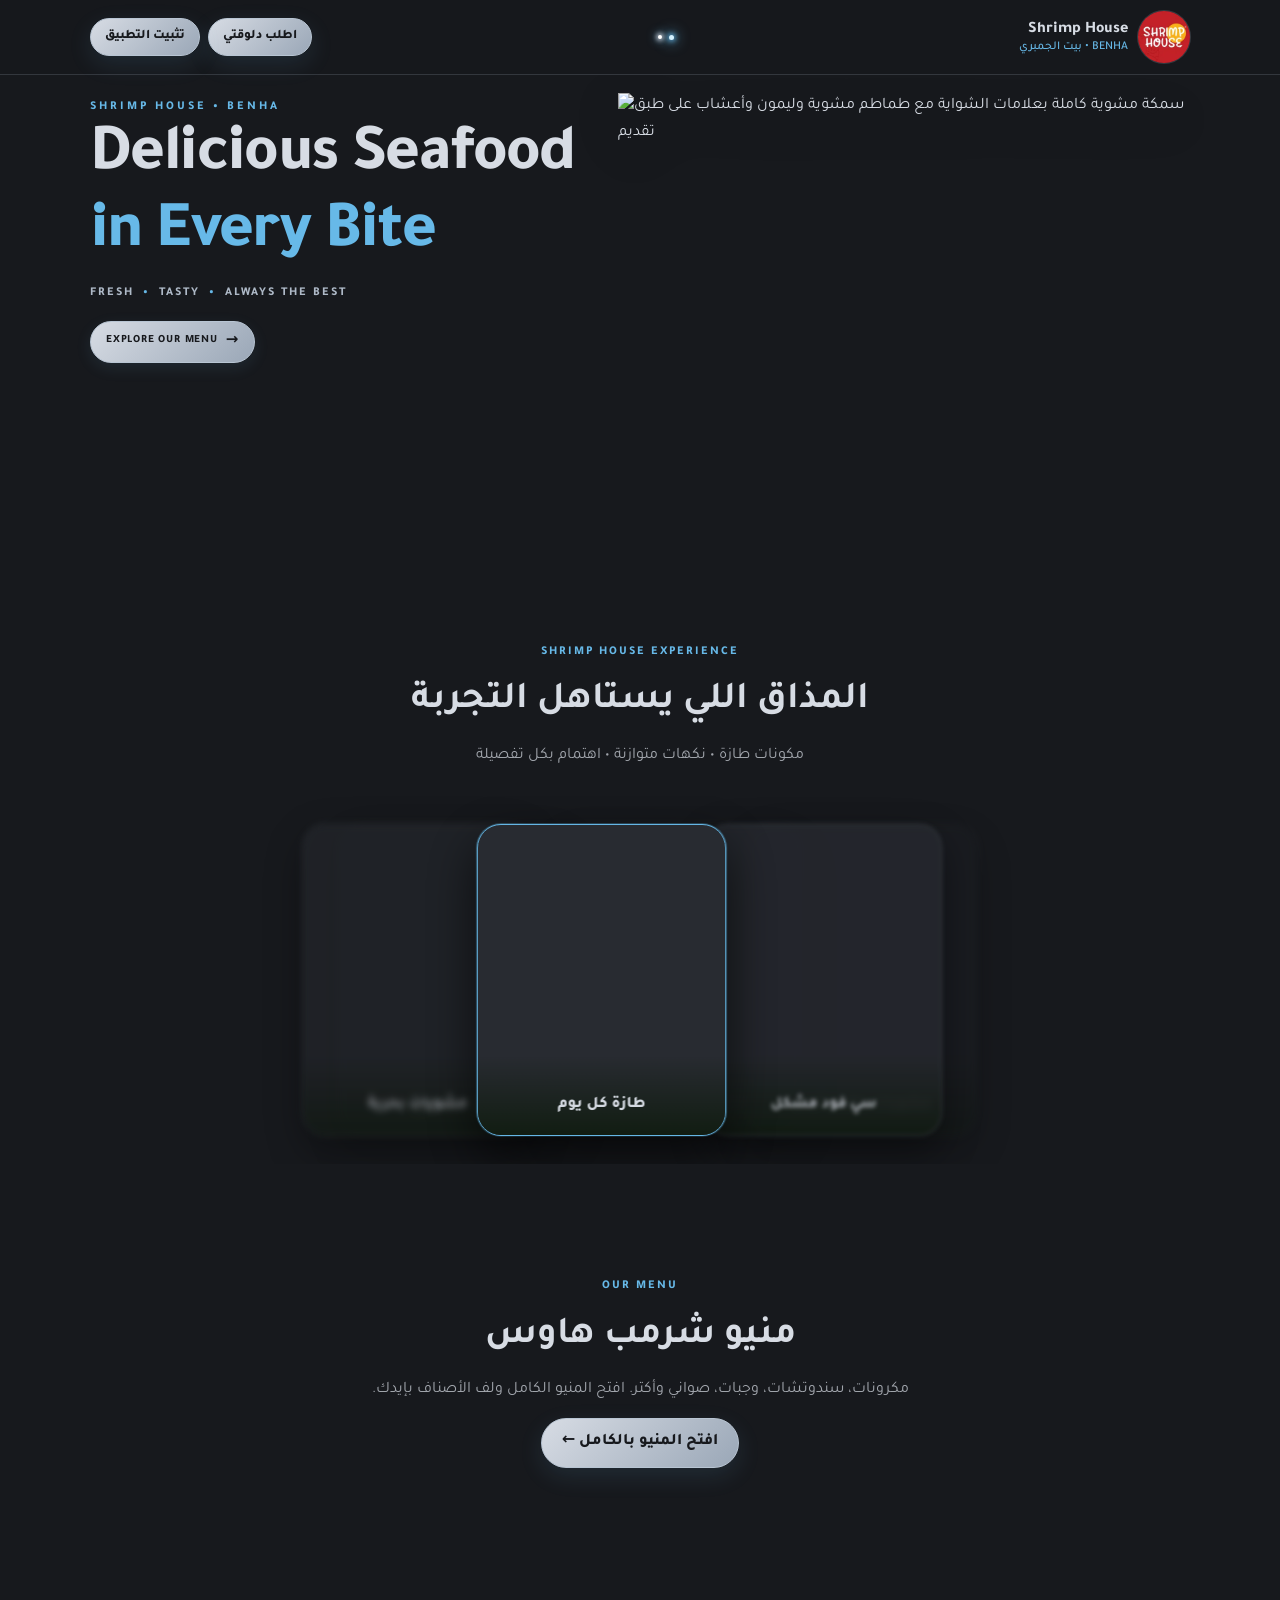
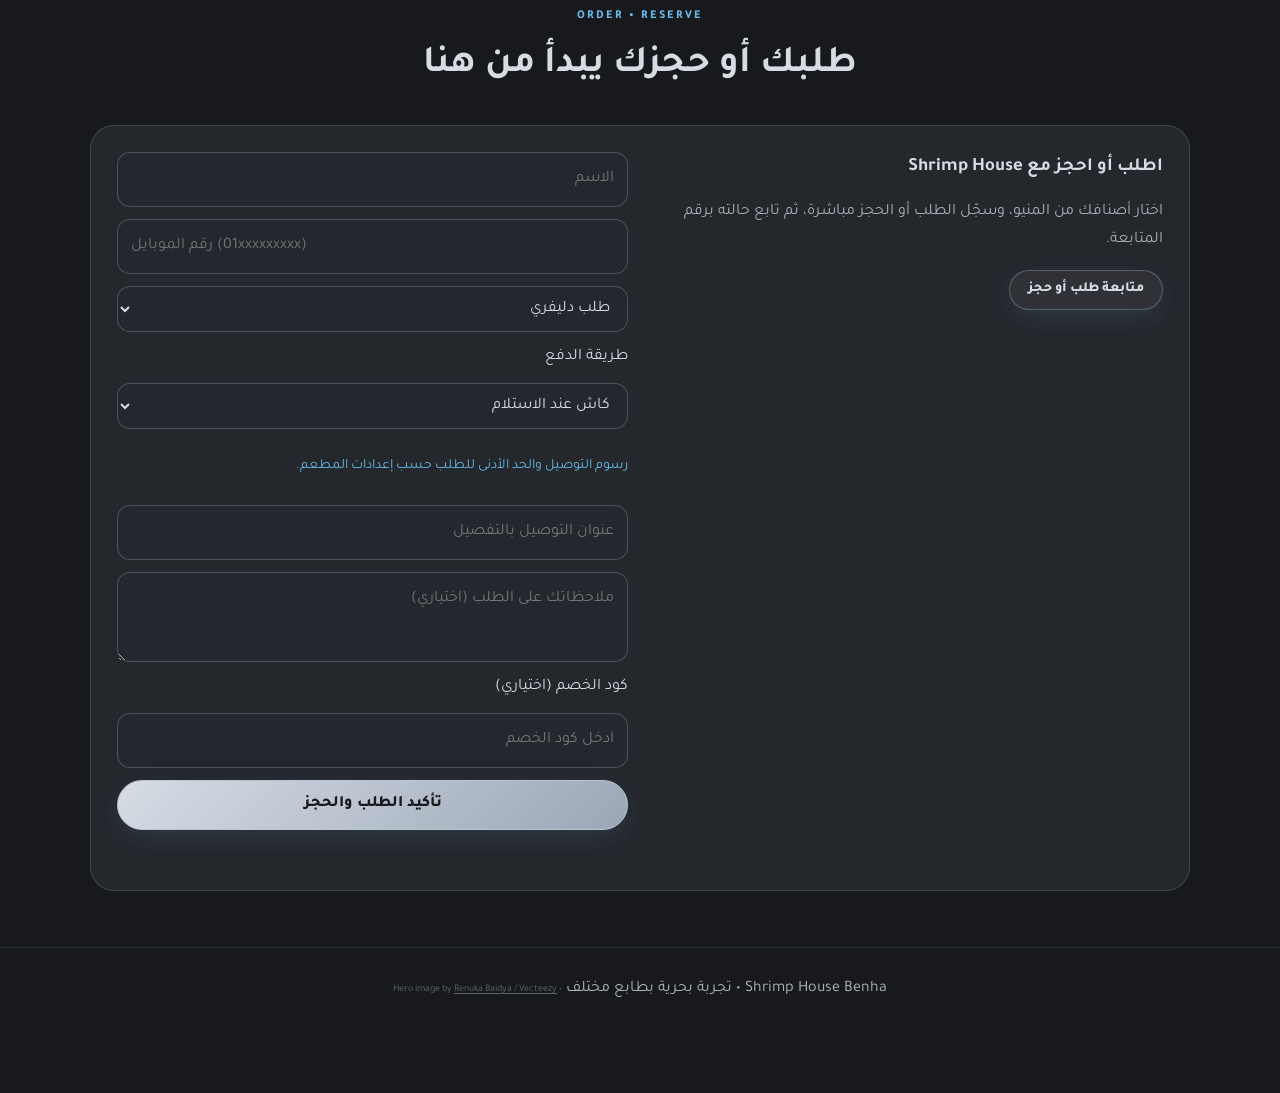
==== index.html @ 98e56b8f "Restore brand logo/text layout and move glow dots between brand and order button" ====
<!doctype html>
<html lang="ar" dir="rtl">
<head>
<meta charset="utf-8"><meta name="viewport" content="width=device-width,initial-scale=1">
<title>Shrimp House Benha | بيت الجمبري في بنها</title>
<meta name="description" content="Shrimp House بنها: جمبري ومأكولات بحرية طازة، مكرونات ووجبات وصواني. شوف المنيو واطلب أو احجز عبر واتساب.">
<meta name="theme-color" content="#17191D">
<meta property="og:title" content="Shrimp House Benha | بيت الجمبري"><meta property="og:description" content="مأكولات بحرية طازة في قلب بنها. شوف المنيو واطلب دلوقتي.">
<meta property="og:image" content="https://images.unsplash.com/photo-1565680018434-b513d5e5fd47?auto=format&fit=crop&w=1000&q=80">
<link rel="icon" type="image/svg+xml" href="/app-icon.svg"><link rel="apple-touch-icon" href="/app-icon-180.png"><link rel="manifest" href="/app.webmanifest">
<link rel="preconnect" href="https://fonts.googleapis.com"><link rel="preconnect" href="https://fonts.gstatic.com" crossorigin>
<link href="https://fonts.googleapis.com/css2?family=Tajawal:wght@400;500;700;800&display=swap" rel="stylesheet">
<style>
:root{--bg:#172012;--cream:#f5eedf;--gold:#d7b56c;--gold2:#a68742;--line:#d7b56c40}
*{box-sizing:border-box}html{scroll-behavior:smooth;scroll-padding-top:90px}
body{margin:0;background:radial-gradient(ellipse at top,#354425,var(--bg) 65%) fixed;color:var(--cream);font-family:Tajawal,"Segoe UI",system-ui,sans-serif;line-height:1.7}
a{color:inherit;text-decoration:none}button{font:inherit;cursor:pointer}[hidden]{display:none!important}
:focus-visible{outline:2px solid var(--gold);outline-offset:3px}
.wrap{max-width:1140px;margin:auto;padding:0 20px}.sr{position:absolute;width:1px;height:1px;overflow:hidden;clip:rect(0 0 0 0)}
.skip{position:absolute;top:-60px;inset-inline-start:10px;background:var(--gold);color:#172012;padding:8px 14px;border-radius:10px;z-index:20}.skip:focus{top:10px}
header{position:sticky;top:0;z-index:10;background:rgba(20,29,15,.86);backdrop-filter:blur(16px);border-bottom:1px solid var(--line)}
nav{display:flex;align-items:center;justify-content:space-between;gap:14px;padding:11px 0}
.brand{display:flex;align-items:center;gap:11px;font-weight:800;line-height:1.3}.brand small{display:block;color:var(--gold);font-weight:500;font-size:12px}
.logo{width:52px;height:52px;border-radius:50%;overflow:hidden;display:block;flex:0 0 52px;background:#c5222c;box-shadow:0 0 0 1px #a91c24}
.links{display:flex;gap:20px;align-items:center}.links a{opacity:.85}.links a:hover{opacity:1;color:var(--gold)}
.btn{display:inline-block;border:1px solid var(--gold);background:linear-gradient(135deg,#d7b56c,var(--gold2));color:#172012;padding:10px 20px;border-radius:30px;font-weight:800;box-shadow:0 8px 24px #d0a95324;transition:transform .2s}.btn:hover{transform:translateY(-2px)}
.btn.ghost{background:transparent;color:var(--cream);box-shadow:none}.btn.sm{padding:7px 18px;font-size:14px}
.hero{display:grid;grid-template-columns:1.1fr .9fr;align-items:center;gap:40px;padding:64px 0}
.eyebrow{color:var(--gold);letter-spacing:2px;font-size:12px;font-weight:800}
.hero h1{font-size:clamp(38px,6vw,68px);line-height:1.15;margin:12px 0}.hero h1 span{color:var(--gold)}.hero p{font-size:18px;opacity:.82;max-width:520px}
.heroimg{height:430px;border-radius:32px;overflow:hidden;border:1px solid var(--line);box-shadow:0 30px 70px #0007;background:linear-gradient(145deg,#475633,var(--bg));position:relative}
.heroimg img{width:100%;height:100%;object-fit:cover}.heroimg:after{content:"";position:absolute;inset:0;background:linear-gradient(0deg,#172012aa,transparent 50%)}
section{padding:56px 0}.sectionhead{text-align:center;margin-bottom:26px}.sectionhead h2{font-size:clamp(28px,4vw,38px);margin:8px 0}.sectionhead p{opacity:.72;margin:0 0 14px}
.glass{background:rgba(255,255,255,.07);border:1px solid var(--line);backdrop-filter:blur(14px);border-radius:24px}
/* ring */
.ring{position:relative;overflow:hidden;touch-action:pan-y;user-select:none;-webkit-user-select:none;cursor:grab}.ring.drag{cursor:grabbing}
.ring-track{position:absolute;inset:0}.ring-track>*{position:absolute;left:50%;top:50%;width:var(--rw,230px);will-change:transform,opacity}
.ring-ui{display:flex;align-items:center;justify-content:center;gap:14px;margin-top:8px}
.rbtn{width:42px;height:42px;border-radius:50%;border:1px solid var(--line);background:rgba(255,255,255,.07);color:var(--cream);display:grid;place-items:center;padding:0}.rbtn:hover{background:rgba(255,255,255,.15)}
.dots{display:flex;gap:8px;align-items:center}.dot{position:relative;width:8px;height:8px;border-radius:9px;border:0;padding:0;background:#ffffff4d;transition:width .25s,background .25s}.dot:after{content:"";position:absolute;inset:-9px -4px}.dot[aria-current=true]{width:22px;background:var(--gold)}
.rcard{border:1px solid var(--line);border-radius:24px;background:linear-gradient(160deg,#33432a,#1d2816);box-shadow:0 16px 40px #0008;overflow:hidden;text-align:center;margin:0}
.rcard.front{border-color:var(--gold);box-shadow:0 20px 50px #000a,0 0 0 1px #d7b56c66}
.rcard .ico{font-size:54px;padding:26px 0 6px;line-height:1.2}.rcard h3{margin:0 14px 10px;font-size:19px}
.chips{display:flex;flex-wrap:wrap;justify-content:center;gap:6px;padding:0 12px 14px}.chip{border:1px solid var(--line);border-radius:14px;padding:2px 11px;color:var(--gold)}.chip b{font-size:18px}.chip i{font-style:normal;font-size:12px;color:var(--cream);opacity:.8}
.rcard .btn{margin:0 0 20px}
.photo img{display:block;width:100%;aspect-ratio:4/5;object-fit:cover;pointer-events:none;background:linear-gradient(145deg,#475633,var(--bg))}
.photo figcaption{position:absolute;inset:auto 0 0;padding:36px 16px 16px;background:linear-gradient(0deg,#111d11ee,transparent);font-weight:800}
/* menu page */
.head{text-align:center;padding:30px 0 6px}.head h1{margin:8px 0;font-size:clamp(28px,5vw,42px)}.head p{opacity:.75;margin:0}
.tabs{display:flex;gap:9px;overflow-x:auto;padding:12px 0;scrollbar-width:none;position:sticky;top:67px;z-index:5;background:linear-gradient(var(--bg) 70%,transparent)}.tabs::-webkit-scrollbar{display:none}
.tab{white-space:nowrap;color:var(--cream);background:#ffffff0d;border:1px solid var(--line);border-radius:24px;padding:8px 16px}.tab[aria-pressed=true]{background:linear-gradient(130deg,#d7b56c,var(--gold2));color:#172012;font-weight:800}
.tools{display:flex;justify-content:center;margin:6px 0}.mlist{max-width:720px;margin:10px auto 0;padding:6px 20px}
.row{display:flex;justify-content:space-between;align-items:center;gap:14px;padding:13px 0;border-bottom:1px dashed var(--line)}.row:last-child{border:0}.row .chips{padding:0;justify-content:flex-end}.row b.n{font-weight:700}
/* booking / contact */
.booking{display:grid;grid-template-columns:1fr 1fr;gap:24px;padding:26px}.booking h3{margin:0 0 8px}.booking form{display:grid;gap:12px}
.booking input,.booking select,.booking textarea{width:100%;padding:13px;border-radius:13px;background:#182312;border:1px solid #bda45b55;color:var(--cream);font:inherit}.booking textarea{min-height:90px}
.msg{min-height:22px;font-size:14px;color:var(--gold)}
.cgrid{display:grid;grid-template-columns:repeat(auto-fit,minmax(200px,1fr));gap:14px}.cgrid a,.cgrid div{padding:18px;text-align:center}.cgrid b{display:block;color:var(--gold)}
footer{border-top:1px solid #d5b36a22;padding:28px 0 90px;opacity:.8;text-align:center}
.float{position:fixed;bottom:18px;inset-inline-start:18px;z-index:9;border-radius:50px;padding:12px 20px;background:var(--gold);color:#172012;font-weight:800;box-shadow:0 10px 30px #0008}
@media(max-width:800px){.hero{grid-template-columns:1fr;padding:34px 0}.heroimg{height:290px;order:-1}.booking{grid-template-columns:1fr}.links{gap:14px;font-size:14px}.tabs{top:63px}}
@media(max-width:520px){.nav-cta,.brand small{display:none}}
@media(prefers-reduced-motion:reduce){html{scroll-behavior:auto}.btn{transition:none}}

/* Graphite / Silver / Ice Blue palette — clean solid background */
:root{--bg:#17191D;--cream:#D7DCE4;--gold:#67B9E8;--gold2:#9AA7B7;--line:rgba(180,195,210,.23)}
html,body{background:#17191D!important;background-image:none!important;color:#D7DCE4!important}
body{background:#17191D!important;background-image:none!important}
header{background:rgba(23,25,29,.94)!important;border-bottom-color:rgba(180,195,210,.18)!important}
.brand small,.eyebrow,.sectionhead .eyebrow,.cgrid b,.msg,.cart-head{color:#67B9E8!important}
.links a:hover{color:#67B9E8!important}
.btn{background:linear-gradient(135deg,#D7DCE4,#9AA7B7)!important;border-color:#B8C5D3!important;color:#17191D!important;box-shadow:0 8px 24px rgba(103,185,232,.12)!important}
.btn.ghost{background:rgba(215,220,228,.06)!important;color:#D7DCE4!important;border-color:rgba(215,220,228,.28)!important}
.glass{background:rgba(42,45,51,.72)!important;border-color:rgba(180,195,210,.2)!important}
.rbtn,.tab,.cart-controls button{background:rgba(215,220,228,.07)!important;border-color:rgba(180,195,210,.25)!important;color:#D7DCE4!important}
.tab[aria-pressed=true]{background:linear-gradient(135deg,#D7DCE4,#9AA7B7)!important;color:#17191D!important}
.dot[aria-current=true]{background:#67B9E8!important}
.rcard,.menu-card,.menu-card.glass{background:#292C32!important;border-color:rgba(180,195,210,.22)!important}
.rcard.front{border-color:#67B9E8!important;box-shadow:0 20px 50px #000a,0 0 0 1px #67B9E855!important}
.chip{color:#67B9E8!important;border-color:rgba(103,185,232,.35)!important}
.multi-cart{background:rgba(29,31,35,.96)!important;border-color:rgba(103,185,232,.35)!important}
.booking input,.booking select,.booking textarea{background:#24272D!important;border-color:rgba(180,195,210,.28)!important;color:#D7DCE4!important}
.skip{background:#D7DCE4!important;color:#17191D!important}
.logo{background:#292C32!important;box-shadow:0 0 0 1px rgba(180,195,210,.2)!important}
footer{border-top-color:rgba(180,195,210,.16)!important}
.heroimg,.menu-card{border-color:rgba(180,195,210,.2)!important}


/* Graphite hero showcase: unboxed food image on the solid page background */
.hero-showcase{direction:ltr;grid-template-columns:minmax(0,.9fr) minmax(0,1.1fr);align-items:center;gap:24px;min-height:540px;padding:44px 0 54px;overflow:visible}
.hero-copy{direction:ltr;text-align:left;position:relative;z-index:2;padding:12px 0}
.hero-showcase .eyebrow{font-size:12px;letter-spacing:3px;color:#67B9E8}
.hero-showcase h1{margin:16px 0 18px;color:#D7DCE4;font-size:clamp(42px,6.1vw,76px);line-height:1.06;letter-spacing:-1.6px;font-weight:800}
.hero-showcase h1 span{color:#67B9E8;display:inline-block;margin-top:8px}
.hero-tagline{display:flex;align-items:center;gap:12px;flex-wrap:wrap;margin:0 0 28px!important;color:#AEB9C7!important;font-size:13px!important;letter-spacing:2px;font-weight:800;opacity:1!important}
.hero-tagline i{font-style:normal;color:#67B9E8}
.hero-menu-link{display:inline-flex;align-items:center;gap:12px;padding:12px 22px!important;letter-spacing:1px;font-size:13px}
.hero-menu-link span{font-size:18px}
.hero-plate{position:relative;display:flex;align-items:center;justify-content:center;width:100%;height:clamp(340px,42vw,520px);margin:0;padding:0;border:0!important;border-radius:0!important;background:transparent!important;box-shadow:none!important;overflow:visible}
.hero-plate img{display:block;width:112%;max-width:720px;height:100%;object-fit:contain;object-position:center;border:0!important;border-radius:0!important;background:transparent!important;box-shadow:none!important;mix-blend-mode:lighten;filter:drop-shadow(0 24px 34px rgba(0,0,0,.42));-webkit-mask-image:radial-gradient(ellipse 78% 76% at 50% 52%,#000 56%,rgba(0,0,0,.84) 74%,transparent 100%);mask-image:radial-gradient(ellipse 78% 76% at 50% 52%,#000 56%,rgba(0,0,0,.84) 74%,transparent 100%)}
.hero-showcase .btn:hover{transform:translateY(-3px)}
@media(max-width:800px){
 .hero-showcase{grid-template-columns:1fr;gap:0;min-height:0;padding:28px 0 36px}
 .hero-copy{text-align:center;display:flex;flex-direction:column;align-items:center;padding:4px 0 0}
 .hero-showcase h1{font-size:clamp(38px,10vw,58px);line-height:1.08;margin:10px 0 14px}
 .hero-tagline{justify-content:center;gap:9px;margin-bottom:18px!important;font-size:11px!important}
 .hero-plate{height:clamp(260px,74vw,390px);order:2;margin-top:6px}
 .hero-plate img{width:112%;max-width:580px}
}
@media(max-width:420px){.hero-tagline{letter-spacing:1.2px;gap:7px}.hero-plate{height:255px}}
/* Ensure menu destinations open in the current browser tab */



/* Hero layout refinement: upper-left copy, compact CTA, half-width plate blended into Graphite */
.hero-showcase{
  grid-template-columns:minmax(0,1fr) minmax(0,1fr)!important;
  align-items:start!important;
  gap:18px!important;
  min-height:485px!important;
  padding:18px 0 38px!important;
}
.hero-copy{
  align-self:start!important;
  justify-self:start!important;
  text-align:left!important;
  padding:4px 0 0!important;
  margin:0!important;
  max-width:560px;
}
.hero-showcase .eyebrow{margin:0 0 8px!important}
.hero-showcase h1{
  margin:4px 0 12px!important;
  font-size:clamp(40px,5.2vw,66px)!important;
  line-height:1.04!important;
}
.hero-tagline{margin:0 0 18px!important;gap:9px!important;font-size:12px!important}
.hero-menu-link{
  padding:7px 15px!important;
  min-height:36px;
  gap:8px!important;
  border-radius:24px!important;
  font-size:11px!important;
  letter-spacing:.8px!important;
  box-shadow:0 5px 16px rgba(103,185,232,.1)!important;
}
.hero-menu-link span{font-size:15px!important}
.hero-plate{
  align-self:center!important;
  justify-self:center!important;
  width:100%!important;
  max-width:620px!important;
  height:clamp(320px,38vw,440px)!important;
  margin:0!important;
  overflow:visible!important;
  background:transparent!important;
  border:0!important;
  border-radius:0!important;
  box-shadow:none!important;
}
.hero-plate{
  position:relative!important;
  background:transparent!important;
  border:0!important;
  outline:0!important;
  border-radius:0!important;
  box-shadow:none!important;
}
/* True transparent PNG cutout: let the site's graphite background show through */
.hero-plate{
  background:transparent!important;
  border:0!important;
  outline:0!important;
  border-radius:0!important;
  box-shadow:none!important;
}
.hero-plate img{
  display:block!important;
  width:100%!important;
  max-width:620px!important;
  height:100%!important;
  object-fit:contain!important;
  object-position:center!important;
  background:transparent!important;
  border:0!important;
  outline:0!important;
  border-radius:0!important;
  box-shadow:none!important;
  mix-blend-mode:normal!important;
  -webkit-mask-image:none!important;
  mask-image:none!important;
  filter:none!important;
}
@media(max-width:800px){
  .hero-showcase{
    grid-template-columns:1fr!important;
    gap:0!important;
    min-height:0!important;
    padding:12px 0 30px!important;
  }
  .hero-copy{
    align-items:flex-start!important;
    text-align:left!important;
    justify-self:start!important;
    padding:0!important;
    width:100%;
  }
  .hero-showcase h1{font-size:clamp(38px,9vw,54px)!important;margin:4px 0 10px!important}
  .hero-tagline{justify-content:flex-start!important;margin-bottom:14px!important;font-size:10px!important}
  .hero-plate{
    height:clamp(245px,68vw,340px)!important;
    width:100%!important;
    max-width:520px!important;
    margin:4px auto 0!important;
  }
  .hero-plate img{width:100%!important;max-width:520px!important}
}
@media(max-width:420px){
  .hero-tagline{gap:7px!important;letter-spacing:1px!important}
  .hero-menu-link{padding:6px 13px!important;font-size:10px!important;min-height:33px}
  .hero-plate{height:245px!important}
}


/* Menu navigation controls always stay in the current tab */
.links .nav-menu-link{appearance:none;-webkit-appearance:none;background:transparent;border:0;color:inherit;font:inherit;padding:0;opacity:.85;cursor:pointer}
.links .nav-menu-link:hover{opacity:1;color:#67B9E8}
.hero-menu-link,.menu-entry-link{font-family:inherit;cursor:pointer}
.hero-menu-link{border:1px solid #B8C5D3}

/* Hero plate refinement: keep the original Graphite page background untouched */
.hero-plate{
  justify-self:end!important;
  width:112%!important;
  max-width:680px!important;
  height:clamp(350px,39vw,455px)!important;
  transform:translateX(34px)!important;
}
.hero-plate img{
  display:block!important;
  width:100%!important;
  max-width:680px!important;
  height:100%!important;
  object-fit:contain!important;
  object-position:center!important;
  background:transparent!important;
  border:0!important;
  outline:0!important;
  border-radius:0!important;
  box-shadow:none!important;
  mix-blend-mode:normal!important;
  -webkit-mask-image:none!important;
  mask-image:none!important;
  filter:drop-shadow(0 14px 20px rgba(0,0,0,.28))!important;
}
.hero-image-credit{font-size:10px;opacity:.48;white-space:nowrap}
.hero-image-credit a{text-decoration:underline;text-underline-offset:2px}
@media(max-width:800px){
  .hero-plate{
    justify-self:center!important;
    width:100%!important;
    max-width:520px!important;
    height:clamp(245px,68vw,340px)!important;
    transform:none!important;
  }
  .hero-plate img{max-width:520px!important}
}
@media(max-width:520px){
  .hero-image-credit{display:block;font-size:9px;margin-top:4px}
}

</style>
<script type="application/ld+json">{"@context":"https://schema.org","@type":"Restaurant","name":"Shrimp House Benha","servesCuisine":"Seafood","address":{"@type":"PostalAddress","addressLocality":"بنها","addressCountry":"EG"}}</script>
<script src="https://cdn.jsdelivr.net/npm/@supabase/supabase-js@2"></script><script src="./supabase/config.js"></script><style>
/* Shared compact header: horizontal brand and matching customer actions */
header nav{display:flex;align-items:center;justify-content:space-between;gap:12px;min-width:0}
header nav .brand{display:flex;align-items:center;gap:10px;flex:0 0 auto;white-space:nowrap;min-width:max-content}
header nav .brand>span:last-child{display:block;white-space:nowrap;line-height:1.25}
header nav .logo{flex:0 0 52px}
header nav .links{flex:0 1 auto;min-width:0}
header nav .nav-actions{display:flex;align-items:center;justify-content:flex-end;gap:8px;flex:0 0 auto;white-space:nowrap}
header nav .nav-actions .nav-cta,
header nav .nav-actions .sh-pwa-install{
 display:inline-flex!important;align-items:center;justify-content:center;flex:0 0 auto;
 min-height:38px;height:38px;padding:8px 14px!important;margin:0!important;
 border-radius:30px!important;font-family:inherit!important;font-size:13px!important;
 font-weight:800!important;line-height:1.2!important;letter-spacing:0!important;
 white-space:nowrap;box-sizing:border-box;cursor:pointer
}
header nav .nav-actions .sh-pwa-install{
 background:linear-gradient(135deg,#D7DCE4,#9AA7B7)!important;
 border:1px solid #B8C5D3!important;color:#17191D!important;
 box-shadow:0 8px 24px rgba(103,185,232,.12)!important;
}
header nav .nav-actions .nav-cta{
 background:linear-gradient(135deg,#D7DCE4,#9AA7B7)!important;
 border:1px solid #B8C5D3!important;color:#17191D!important;
 box-shadow:0 8px 24px rgba(103,185,232,.12)!important;
}
header nav .nav-actions .sh-pwa-install:focus-visible,
header nav .nav-actions .nav-cta:focus-visible{outline:2px solid #67B9E8;outline-offset:3px}
@media(max-width:800px){
 header nav{flex-wrap:wrap;row-gap:8px}
 header nav .brand{order:1}
 header nav .nav-actions{order:2;margin-inline-start:auto}
 header nav .links{order:3;flex:1 0 100%;justify-content:center}
}
@media(max-width:520px){
 header nav .brand{max-width:100%;min-width:0}
 header nav .brand>span:last-child{white-space:nowrap}
 header nav .brand small{display:block!important}
 header nav .nav-actions{gap:6px;margin-inline-start:auto}
 header nav .nav-actions .nav-cta,
 header nav .nav-actions .sh-pwa-install{min-height:35px;height:35px;padding:7px 10px!important;font-size:12px!important}
 header nav .links{display:flex!important;width:100%;flex:1 0 100%;justify-content:center;gap:16px}
}
@media(max-width:360px){
 header nav .brand{gap:7px;font-size:14px}
 header nav .logo{width:44px!important;height:44px!important;flex-basis:44px!important}
 header nav .nav-actions .nav-cta,
 header nav .nav-actions .sh-pwa-install{padding-inline:8px!important;font-size:11px!important}
 header nav .links{gap:12px;font-size:12px}
}
</style>
<style id="hide-viewport-scrollbar">
/* Hide only the browser/window scrollbar; keep normal touch, wheel and keyboard scrolling. */
html{
  scrollbar-width:none!important;
  -ms-overflow-style:none!important;
}
html::-webkit-scrollbar,
body::-webkit-scrollbar{
  width:0!important;
  height:0!important;
  display:none!important;
}
</style>
<style id="brand-glow-dots">
/* two subtle dots in the gap between the brand and order button */
header nav .brand-glow-dots{display:flex;align-items:center;gap:7px;flex:0 0 auto;margin-inline:12px}
header nav .brand-glow-dots i{display:block;width:5px;height:5px;border-radius:50%;background:#D7F2FF;box-shadow:0 0 5px 2px rgba(103,185,232,.72),0 0 13px 4px rgba(103,185,232,.4)}
header nav .brand-glow-dots i:nth-child(2){width:4px;height:4px;background:#fff;box-shadow:0 0 4px 2px rgba(215,220,228,.68),0 0 10px 3px rgba(103,185,232,.38)}
@media(max-width:800px){header nav .brand-glow-dots{margin-inline:6px;gap:5px}}
</style>
</head>
<body>
<a class="skip" href="#main">تخطي إلى المحتوى</a>
<header><div class="wrap"><nav>
  <a class="brand" href="./index.html"><span class="logo" aria-hidden="true"><img alt="" width="52" height="52" style="display:block;width:100%;height:100%;object-fit:cover;transform:scale(1.09)" src="[data-uri]"></span><span>Shrimp House<small>BENHA • بيت الجمبري</small></span></a>
  <span class="brand-glow-dots" aria-hidden="true"><i></i><i></i></span>
  <a class="btn nav-cta" href="#reserve">اطلب دلوقتي</a>
</nav></div></header>
<main id="main" class="wrap">
  <div class="hero hero-showcase">
    <div class="hero-copy">
      <div class="eyebrow">SHRIMP HOUSE • BENHA</div>
      <h1>Delicious Seafood<br><span>in Every Bite</span></h1>
      <p class="hero-tagline"><span>FRESH</span><i>•</i><span>TASTY</span><i>•</i><span>ALWAYS THE BEST</span></p>
      <button class="btn hero-menu-link" type="button" onclick="window.location.href='/menu'">EXPLORE OUR MENU <span aria-hidden="true">→</span></button>
    </div>
    <figure class="hero-plate">
      <img src="https://static.vecteezy.com/system/resources/previews/073/096/515/non_2x/grilled-fish-on-a-plate-isolated-on-transparent-background-free-png.png"
           alt="سمكة مشوية كاملة بعلامات الشواية مع طماطم مشوية وليمون وأعشاب على طبق تقديم"
           fetchpriority="high" width="4950" height="3300">
      
    </figure>
  </div>
 
  <section id="story">
    <div class="sectionhead"><div class="eyebrow">SHRIMP HOUSE EXPERIENCE</div><h2>المذاق اللي يستاهل التجربة</h2><p>مكونات طازة • نكهات متوازنة • اهتمام بكل تفصيلة</p></div>
    <div class="ring" id="storyRing" aria-label="صور من تجربة Shrimp House"><div class="ring-track">
      <figure class="rcard photo"><img src="https://images.pexels.com/photos/4869328/pexels-photo-4869328.jpeg?auto=compress&cs=tinysrgb&w=1000" alt="سي فود مشكل" loading="lazy"><figcaption>سي فود مشكل</figcaption></figure>
      <figure class="rcard photo"><img src="https://images.pexels.com/photos/12173351/pexels-photo-12173351.jpeg?auto=compress&cs=tinysrgb&w=1000" alt="مأكولات بحرية طازة" loading="lazy"><figcaption>طازة كل يوم</figcaption></figure>
      <figure class="rcard photo"><img src="https://images.unsplash.com/photo-1648427137895-cddb46fd3147?auto=format&fit=crop&w=700&q=80" alt="مأكولات بحرية مشوية" loading="lazy"><figcaption>مشويات بحرية</figcaption></figure>
      <figure class="rcard photo"><img src="https://images.unsplash.com/photo-1762631882592-25bc08678af6?auto=format&fit=crop&w=700&q=80" alt="طبق جمبري" loading="lazy"><figcaption>طبق الجمبري</figcaption></figure>
      <figure class="rcard photo"><img src="https://images.unsplash.com/photo-1737141499796-79082c7388b1?auto=format&fit=crop&w=700&q=80" alt="وجبة سي فود مميزة" loading="lazy"><figcaption>خلطة البحر المميزة</figcaption></figure>
      <figure class="rcard photo"><img src="https://images.unsplash.com/photo-1636044989715-2d7409d1dfa9?auto=format&fit=crop&w=700&q=80" alt="طبق جمبري مشوي" loading="lazy"><figcaption>مشويات بطعم البحر</figcaption></figure>
    </div></div>
  </section>
 
  <section id="menu-entry">
    <div class="sectionhead"><div class="eyebrow">OUR MENU</div><h2>منيو شرمب هاوس</h2><p>مكرونات، سندوتشات، وجبات، صواني وأكتر. افتح المنيو الكامل ولف الأصناف بإيدك.</p>
      <button class="btn menu-entry-link" type="button" onclick="window.location.href='/menu'">افتح المنيو بالكامل ←</button></div>
  </section>
 
  <section id="reserve">
    <div class="sectionhead"><div class="eyebrow">ORDER • RESERVE</div><h2>طلبك أو حجزك يبدأ من هنا</h2></div>
    <div class="booking glass">
      <div><h3>اطلب أو احجز مع Shrimp House</h3><p style="opacity:.75">اختار أصنافك من المنيو، وسجّل الطلب أو الحجز مباشرة، ثم تابع حالته برقم المتابعة.</p><a href="./track-order.html" class="btn ghost sm">متابعة طلب أو حجز</a></div>
      <form id="orderForm" novalidate>
        <label class="sr" for="customerName">الاسم</label><input id="customerName" placeholder="الاسم" autocomplete="name" required>
        <label class="sr" for="customerPhone">رقم الموبايل</label><input id="customerPhone" type="tel" inputmode="tel" placeholder="رقم الموبايل (01xxxxxxxxx)" autocomplete="tel" required>
        <label class="sr" for="orderType">نوع الطلب</label><select id="orderType"><option>طلب دليفري</option><option>حجز طاولة</option><option>استلام من المطعم</option></select><label for="paymentMethod">طريقة الدفع</label><select id="paymentMethod"><option value="كاش عند الاستلام">كاش عند الاستلام</option></select><p class="msg" id="checkoutInfo">رسوم التوصيل والحد الأدنى للطلب حسب إعدادات المطعم.</p>
        <div id="addrRow"><label class="sr" for="customerAddr">العنوان</label><input id="customerAddr" placeholder="عنوان التوصيل بالتفصيل" autocomplete="street-address"></div>
        <div id="whenRow" hidden><label for="bookingDateTime">موعد الحجز</label><input id="bookingDateTime" type="datetime-local" required><label for="bookingGuests">عدد الأفراد</label><select id="bookingGuests"><option value="2">2 أفراد</option><option value="1">1 فرد</option><option value="3">3 أفراد</option><option value="4">4 أفراد</option><option value="5">5 أفراد</option><option value="6">6 أفراد</option><option value="7">7 أفراد</option><option value="8">8 أفراد</option><option value="9">9 أفراد</option><option value="10">10 أفراد</option></select><label class="sr" for="whenAt">ملاحظات الموعد</label><input id="whenAt" placeholder="أي ملاحظات عن الحجز (اختياري)"></div>
        <label class="sr" for="orderDetails">التفاصيل</label><textarea id="orderDetails" placeholder="ملاحظاتك على الطلب (اختياري)"></textarea><div id="checkoutSummary" class="glass" hidden aria-live="polite" style="padding:14px;margin:8px 0"></div><label for="promoCode">كود الخصم (اختياري)</label><input id="promoCode" maxlength="40" placeholder="أدخل كود الخصم">
        <button class="btn" type="submit">تأكيد الطلب والحجز</button>
        <div class="msg" id="formMsg" role="status" aria-live="polite"></div>
      </form>
    </div>
  </section>
 
  <section id="contact" hidden>
    <div class="sectionhead"><div class="eyebrow">FIND US</div><h2>تواصل معنا</h2></div>
    <div class="cgrid"></div>
  </section>
</main>
<footer><div class="wrap">Shrimp House Benha • تجربة بحرية بطابع مختلف <span class="hero-image-credit">• Hero image by <a href="https://www.vecteezy.com/png/73096515-grilled-fish-on-a-plate-isolated-on-transparent-background" target="_blank" rel="noopener">Renuka Baidya / Vecteezy</a></span></div></footer>

<script>
/* ===== إعدادات المطعم: عدّل هنا فقط ===== */
/* Dynamic restaurant settings from Supabase */
window.SITE={whatsapp:'',phone:'',address:'',hours:'',maps:'',facebook:'',instagram:'',deliveryFee:0,minimumOrder:0,deliveryAreas:'',paymentMethods:'كاش عند الاستلام',name:'Shrimp House'};
window.SITE_READY=(async()=>{try{const cfg=window.SHRIMP_SUPABASE_CONFIG;if(!cfg?.url||!cfg?.anonKey)return window.SITE;const sb=window.supabase.createClient(cfg.url,cfg.anonKey);const {data,error}=await sb.from('restaurant_settings').select('restaurant_name,phone,whatsapp,address,opening_hours,maps_url,facebook_url,instagram_url,delivery_fee,minimum_order,delivery_areas,payment_methods').eq('id',1).maybeSingle();if(error){console.warn('Restaurant settings load:',error.message);return window.SITE;}if(data){Object.assign(window.SITE,{name:data.restaurant_name||'Shrimp House',phone:data.phone||'',whatsapp:(data.whatsapp||'').replace(/\D/g,''),address:data.address||'',hours:data.opening_hours||'',maps:data.maps_url||'',facebook:data.facebook_url||'',instagram:data.instagram_url||'',deliveryFee:Number(data.delivery_fee||0),minimumOrder:Number(data.minimum_order||0),deliveryAreas:data.delivery_areas||'',paymentMethods:data.payment_methods||'كاش عند الاستلام'});const payment=document.getElementById('paymentMethod');if(payment){const methods=String(window.SITE.paymentMethods||'كاش عند الاستلام').split(/[,،\n]/).map(x=>x.trim()).filter(Boolean);payment.replaceChildren();(methods.length?methods:['كاش عند الاستلام']).forEach(method=>{const option=document.createElement('option');option.value=method;option.textContent=method;payment.appendChild(option);});}const checkoutInfo=document.getElementById('checkoutInfo');if(checkoutInfo){const parts=[];if(window.SITE.deliveryFee)parts.push('رسوم التوصيل: '+window.SITE.deliveryFee+' ج.م');if(window.SITE.minimumOrder)parts.push('الحد الأدنى: '+window.SITE.minimumOrder+' ج.م');if(window.SITE.deliveryAreas)parts.push('مناطق التوصيل: '+window.SITE.deliveryAreas);checkoutInfo.textContent=parts.join(' • ')||'رسوم التوصيل والحد الأدنى حسب إعدادات المطعم.';}const footer=document.querySelector('footer .wrap');if(footer){footer.textContent=window.SITE.name+' • '+(window.SITE.address||'بنها')+(window.SITE.hours?' • '+window.SITE.hours:'');}const fl=document.querySelector('.float');if(fl&&window.SITE.whatsapp){fl.href='https://wa.me/'+window.SITE.whatsapp+'?text='+encodeURIComponent('أهلاً، عايز أطلب أو أحجز');fl.target='_blank';fl.rel='noopener';}const ct=document.getElementById('contact'),box=ct?.querySelector('.cgrid');if(box){box.replaceChildren();const entries=[['📞','اتصل بنا',window.SITE.phone?'tel:'+window.SITE.phone:'',window.SITE.phone],['💬','واتساب',window.SITE.whatsapp?'https://wa.me/'+window.SITE.whatsapp:'',window.SITE.whatsapp?'ابدأ محادثة':''],['📍','العنوان',window.SITE.maps||'',window.SITE.address],['🕐','مواعيد العمل','',window.SITE.hours],['📘','فيسبوك',window.SITE.facebook||'',window.SITE.facebook?'صفحتنا':''],['📷','إنستجرام',window.SITE.instagram||'',window.SITE.instagram?'حسابنا':'']].filter(x=>x[3]);entries.forEach(([ico,label,url,value])=>{const el=document.createElement(url?'a':'div');el.className='glass';if(url){el.href=url;if(url.startsWith('https:')){el.target='_blank';el.rel='noopener';}}const b=document.createElement('b');b.textContent=ico+' '+label;el.append(b,document.createTextNode(value));box.append(el);});ct.hidden=!entries.length;}}return window.SITE;}catch(e){console.warn('Settings unavailable',e);return window.SITE;}})();;
</script>
<script>
/* محرك اللف الدائري: سحب + عجلة + كيبورد + أزرار + نقاط، ويلف دائريًا بلا نهاية. */
(function () {
  const mod = (a, b) => ((a % b) + b) % b;
  window.Ring = function (stage, opt) {
    const o = Object.assign({ w: 230, autoplay: 0 }, opt || {});
    const track = stage.querySelector('.ring-track');
    const reduce = matchMedia('(prefers-reduced-motion:reduce)').matches;
    const ds = getComputedStyle(stage).direction === 'rtl' ? -1 : 1;
    let cards = [], n = 0, pos = 0, target = 0, cw = o.w, raf = 0, last = 0, drag = null, sup = false, wt = 0, timer = 0, dots = [];
    const cur = () => mod(Math.round(target), n);
 
    const ui = document.createElement('div');
    ui.className = 'ring-ui'; ui.dir = 'ltr';
    const mk = (d, l) => { const b = document.createElement('button'); b.type = 'button'; b.className = 'rbtn'; b.setAttribute('aria-label', l); b.innerHTML = '<svg width="18" height="18" viewBox="0 0 24 24" fill="none" stroke="currentColor" stroke-width="2.4" stroke-linecap="round" stroke-linejoin="round"><path d="' + d + '"/></svg>'; return b; };
    const bl = mk('M15 5l-7 7 7 7', 'لف يسار'), br = mk('M9 5l7 7-7 7', 'لف يمين');
    const dw = document.createElement('div'); dw.className = 'dots';
    if(o.controls!==false){ui.append(bl, dw, br); stage.after(ui);}else{ui.hidden=true;}
 
    function size() {
      cw = Math.min(o.w, Math.max(190, stage.clientWidth * 0.7));
      stage.style.setProperty('--rw', cw + 'px');
      stage.style.perspective = cw * 3.5 + 'px';
      let h = 0; cards.forEach(c => h = Math.max(h, c.offsetHeight));
      stage.style.height = (h + 56) + 'px';
    }
    function render() {
      if (!n) return;
      const step = 2 * Math.PI / n, Rx = cw * 0.95, Rz = cw * 0.9;
      cards.forEach((c, i) => {
        const d = mod(i - pos + n / 2, n) - n / 2, f = d * step, s = Math.sin(f), co = Math.cos(f), e = (1 + co) / 2;
        c.style.transform = 'translate(-50%,-50%) translate3d(' + (ds * Rx * s).toFixed(1) + 'px,0,' + (Rz * (co - 1)).toFixed(1) + 'px) rotateY(' + (-ds * s * 24).toFixed(1) + 'deg)';
        c.style.opacity = (0.18 + 0.82 * Math.pow(e, 1.5)).toFixed(3);
        const b = Math.min(5, (1 - e) * 12);
        c.style.filter = b > 0.4 ? 'blur(' + b.toFixed(1) + 'px) brightness(' + (0.7 + 0.3 * e).toFixed(2) + ')' : 'none';
        c.style.zIndex = Math.round(e * 100);
        c.classList.toggle('front', Math.abs(d) < 0.5);
      });
    }
    function tick(t) {
      const dt = Math.min(0.05, Math.max(0.001, (t - last) / 1000)); last = t;
      if (o.continuous && !reduce && !drag) {
        pos += dt * n / ((o.rotationDuration || 9000) / 1000);
        target = pos;
        render(); raf = requestAnimationFrame(tick); return;
      }
      if (!drag) {
        pos += (target - pos) * (1 - Math.exp(-dt / (reduce ? 0.005 : 0.09)));
        if (Math.abs(target - pos) < 0.002) { pos = target; raf = 0; render(); return; }
      }
      render(); raf = requestAnimationFrame(tick);
    }
    function mark() { const c = cur(); dots.forEach((d, i) => d.setAttribute('aria-current', i === c ? 'true' : 'false')); if (o.onChange) o.onChange(c); }
    function go(t) { target = t; mark(); if (!raf) { last = performance.now(); raf = requestAnimationFrame(tick); } }
    function to(i) { const base = Math.round(target); go(base + mod(i - base + n / 2, n) - n / 2); }
    const stop = () => { clearInterval(timer); timer = 0; };
    const start = () => { if (o.continuous && !reduce && !raf && n > 1) { last = performance.now(); raf = requestAnimationFrame(tick); } else if (o.autoplay && !reduce && !timer && n > 1) timer = setInterval(() => { if (!document.hidden && !drag) go(Math.round(target) + 1); }, o.autoplay); };
 
    bl.onclick = () => { stop(); go(Math.round(target) - ds); };
    br.onclick = () => { stop(); go(Math.round(target) + ds); };
 
    stage.addEventListener('pointerdown', e => {
      if (e.pointerType === 'mouse' && e.button) return;
      stop(); drag = { x: e.clientX, p: pos, moved: false, id: e.pointerId, v: 0, lx: e.clientX, lt: performance.now() };
    });
    stage.addEventListener('pointermove', e => {
      if (!drag) return;
      const dx = e.clientX - drag.x;
      if (!drag.moved && Math.abs(dx) > 6) { drag.moved = true; stage.classList.add('drag'); try { stage.setPointerCapture(drag.id); } catch (_) {} }
      if (!drag.moved) return;
      const now = performance.now();
      drag.v = 0.7 * drag.v + 0.3 * ((e.clientX - drag.lx) / Math.max(1, now - drag.lt));
      drag.lx = e.clientX; drag.lt = now;
      pos = target = drag.p - ds * dx / (cw * 0.7);
      render();
    });
    function up() {
      if (!drag) return;
      const d = drag; drag = null; stage.classList.remove('drag');
      if (d.moved) {
        if (performance.now() - d.lt > 90) d.v = 0;
        const r = Math.round(pos);
        go(Math.max(r - 2, Math.min(r + 2, Math.round(pos - ds * d.v * 1000 / (cw * 0.7) * 0.15))));
        sup = true; setTimeout(() => sup = false, 60);
      }
      start();
    }
    stage.addEventListener('pointerup', up);
    stage.addEventListener('pointercancel', up);
    stage.addEventListener('dragstart', e => e.preventDefault());
    stage.addEventListener('click', e => {
      if (sup) { e.preventDefault(); e.stopPropagation(); return; }
      const c = e.target.closest('.ring-track>*');
      if (!c) return;
      const i = cards.indexOf(c);
      if (i > -1 && i !== cur()) { e.preventDefault(); e.stopPropagation(); stop(); to(i); }
    }, true);
    stage.addEventListener('wheel', e => {
      if (Math.abs(e.deltaX) <= Math.abs(e.deltaY) || Math.abs(e.deltaX) < 4) return;
      e.preventDefault();
      const t = Date.now(); if (t - wt < 140) return; wt = t;
      stop(); go(Math.round(target) + ds * Math.sign(e.deltaX));
    }, { passive: false });
    stage.addEventListener('keydown', e => {
      const k = e.key === 'ArrowRight' ? 1 : e.key === 'ArrowLeft' ? -1 : 0;
      if (k) { e.preventDefault(); stop(); go(Math.round(target) + ds * k); }
    });
    stage.addEventListener('focusin', e => {
      const c = e.target.closest('.ring-track>*');
      if (c) { const i = cards.indexOf(c); if (i > -1 && i !== cur()) to(i); }
    });
    if(o.pauseOnHover!==false){stage.addEventListener('pointerenter', stop);stage.addEventListener('pointerleave', start);}
    stage.tabIndex = 0;
 
    const ro = new ResizeObserver(() => { size(); render(); });
    function build() {
      cards = [...track.children]; n = cards.length; pos = target = 0;
      dw.replaceChildren(); dots = [];
      if(o.controls!==false) for (let k = 0; k < n; k++) {
        const i = ds < 0 ? n - 1 - k : k, d = document.createElement('button');
        d.type = 'button'; d.className = 'dot'; d.setAttribute('aria-label', 'العنصر ' + (i + 1));
        d.onclick = () => { stop(); to(i); }; dw.appendChild(d); dots[i] = d;
      }
      ui.hidden = o.controls===false || n < 2;
      ro.disconnect(); ro.observe(stage); cards.forEach(c => ro.observe(c));
      size(); render(); mark();
    }
    build(); start();
    return { go, to, ui, setItems(list) { track.replaceChildren(...list); build(); } };
  };
})();
</script>
<script>
(() => {
  const S = window.SITE || {}, $ = id => document.getElementById(id);
  const en = s => String(s).replace(/[٠-٩]/g, d => '٠١٢٣٤٥٦٧٨٩'.indexOf(d));
  window.waLink = t => S.whatsapp ? 'https://wa.me/' + String(S.whatsapp).replace(/\D/g, '') + '?text=' + encodeURIComponent(t) : '';
  window.setOrder = (a, name) => {
    a.href = './index.html?item=' + encodeURIComponent(name) + '#reserve';
    a.removeAttribute('target');
    a.removeAttribute('rel');
  };
  const fl = document.querySelector('.float');
  if (fl && S.whatsapp) { fl.href = waLink('أهلاً، عايز أطلب أو أحجز'); fl.target = '_blank'; fl.rel = 'noopener'; }
 
  const ct = $('contact');
  if (ct) {
    const rows = [['📞', 'اتصل بنا', S.phone && 'tel:' + S.phone, S.phone], ['💬', 'واتساب', waLink('أهلاً'), S.whatsapp && 'ابدأ محادثة'],
      ['📍', 'العنوان', S.maps, S.address], ['🕐', 'مواعيد العمل', '', S.hours], ['📘', 'فيسبوك', S.facebook, S.facebook && 'صفحتنا'], ['📷', 'إنستجرام', S.instagram, S.instagram && 'حسابنا']].filter(r => r[3]);
    const box = ct.querySelector('.cgrid');
    rows.forEach(([i, t, href, txt]) => {
      const el = document.createElement(href ? 'a' : 'div'); el.className = 'glass';
      if (href) { el.href = href; el.target = '_blank'; el.rel = 'noopener'; }
      const b = document.createElement('b'); b.textContent = i + ' ' + t;
      el.append(b, document.createTextNode(txt)); box.appendChild(el);
    });
    ct.hidden = !rows.length;
  }
 
  const f = $('orderForm'); if (!f) return;
  const type = $('orderType'), addr = $('addrRow'), when = $('whenRow'), det = $('orderDetails'), msg = $('formMsg');
  const sync = () => { addr.hidden = type.value !== 'طلب دليفري'; when.hidden = type.value !== 'حجز طاولة'; };
  type.addEventListener('change', sync); sync();
  const params = new URLSearchParams(location.search), item = params.get('item'), cart = params.get('cart');
  let selectedCart=[];
  if(cart){
    try{const parsed=JSON.parse(cart);if(Array.isArray(parsed))selectedCart=parsed;}
    catch(_){det.value='تفاصيل الطلب: '+cart;}
  }
  if(item)det.value='الصنف المطلوب: '+item;
  if(selectedCart.length)det.value='تم اختيار '+selectedCart.length+' صنف من المنيو. اكتب أي ملاحظات إضافية هنا.';
  const dbCfg=window.SHRIMP_SUPABASE_CONFIG;
  const dbClient=dbCfg?.url&&dbCfg?.anonKey&&window.supabase?window.supabase.createClient(dbCfg.url,dbCfg.anonKey):null;
  const submitBtn=f.querySelector('button[type="submit"]');
  const summaryBox=$('checkoutSummary');
  async function renderCheckoutSummary(){
    if(!summaryBox||!selectedCart.length||!dbClient){if(summaryBox)summaryBox.hidden=true;return;}
    summaryBox.replaceChildren();summaryBox.hidden=false;
    const title=document.createElement('b');title.textContent='مراجعة الأصناف المختارة';summaryBox.appendChild(title);
    const ids=[...new Set(selectedCart.map(x=>x.menu_item_id).filter(Boolean))];
    if(!ids.length){const note=document.createElement('p');note.textContent='تعذر التحقق من أصناف السلة. ارجع للمنيو وحدّث الصفحة.';summaryBox.appendChild(note);return;}
    const {data,error}=await dbClient.from('menu_items').select('id,name,price,options').in('id',ids);
    if(error){const note=document.createElement('p');note.textContent='تعذر تحميل ملخص السلة الآن؛ سيُعاد التحقق من الأسعار عند تأكيد الطلب.';summaryBox.appendChild(note);return;}
    const byId=new Map((data||[]).map(x=>[x.id,x]));let subtotal=0;
    const list=document.createElement('div');list.style.cssText='display:grid;gap:7px;margin-top:10px';
    selectedCart.forEach(line=>{
      const item=byId.get(line.menu_item_id);if(!item)return;
      const qty=Math.max(1,Number(line.quantity)||1);
      const options=Array.isArray(item.options)?item.options:[];
      const option=options.find(x=>x.label===line.option_label);
      const price=options.length?Number(option?.price??0):Number(item.price||0);
      const total=price*qty;subtotal+=total;
      const row=document.createElement('div');row.style.cssText='display:flex;justify-content:space-between;align-items:center;gap:10px;padding:7px 0;border-bottom:1px solid rgba(103,185,232,.16)';
      const name=document.createElement('span');name.textContent=item.name+(line.option_label?' · '+line.option_label:'')+' × '+qty;
      const amount=document.createElement('b');amount.textContent=total.toLocaleString('ar-EG')+' ج.م';
      row.append(name,amount);list.appendChild(row);
    });
    summaryBox.appendChild(list);
    const sum=document.createElement('p');sum.style.cssText='margin:10px 0 0;text-align:left;font-weight:800;color:#67B9E8';
    sum.textContent='إجمالي الأصناف قبل التوصيل والخصم: '+subtotal.toLocaleString('ar-EG')+' ج.م';summaryBox.appendChild(sum);
  }
  if(selectedCart.length)renderCheckoutSummary();
  const showMessage=(text,code,kind)=>{
    msg.replaceChildren();msg.textContent=text;
    if(code){
      const p=document.createElement('p');p.style.cssText='margin:8px 0 4px;font-weight:800;letter-spacing:.08em';
      p.textContent='رقم المتابعة: '+code;msg.appendChild(p);
      const link=document.createElement('a');link.href='./track-order.html?code='+encodeURIComponent(code);
      link.textContent='تابع حالة '+(kind==='booking'?'الحجز':'الطلب');link.style.cssText='display:inline-block;margin:4px 8px;padding:7px 12px;border-radius:18px;border:1px solid currentColor';
      msg.appendChild(link);
    }
  };
  const showWhatsapp=(lines)=>{
    const url=waLink(lines.join('\n'));if(!url)return;
    const a=document.createElement('a');a.href=url;a.target='_blank';a.rel='noopener';
    a.textContent='إرسال تفاصيل الطلب عبر واتساب';a.style.cssText='display:inline-block;margin:8px;padding:7px 12px;border-radius:18px;border:1px solid currentColor';
    msg.appendChild(a);
  };
  f.addEventListener('submit', async e => {
    e.preventDefault();
    const phone=en($('customerPhone').value).replace(/\s|-/g,'');
    const name=$('customerName').value.trim(),address=$('customerAddr').value.trim(),details=det.value.trim();
    if(name.length<2){msg.textContent='اكتب الاسم بشكل صحيح.';$('customerName').focus();return;}
    if(!/^(\+?20|0)?1[0125]\d{8}$/.test(phone)){msg.textContent='من فضلك اكتب رقم موبايل مصري صحيح.';$('customerPhone').focus();return;}
    if(!dbClient){msg.textContent='خدمة الطلبات غير متاحة حاليًا. حاول مرة أخرى لاحقًا.';return;}
    const isBooking=type.value==='حجز طاولة';
    let action,body;
    if(isBooking){
      const dt=$('bookingDateTime').value;
      if(!dt){msg.textContent='اختار تاريخ ووقت الحجز الأول.';$('bookingDateTime').focus();return;}
      const dateObj=new Date(dt);if(Number.isNaN(dateObj.getTime())||dateObj.getTime()<Date.now()){msg.textContent='اختار موعد حجز في المستقبل.';return;}
      action='create_booking';
      body={action,customer_name:name,phone,booking_date:dt.slice(0,10),booking_time:dt.slice(11,16),guests:Number($('bookingGuests').value||2),notes:details+( $('whenAt').value.trim()?' • '+$('whenAt').value.trim():'')};
    }else{
      let items=selectedCart;
      if(!items.length&&item){
        const {data:found,error:findError}=await dbClient.from('menu_items').select('id,name,options').eq('name',item).eq('is_available',true).maybeSingle();
        if(findError||!found){msg.textContent='الصنف غير متاح حاليًا. افتح المنيو واختره من جديد.';return;}
        if(Array.isArray(found.options)&&found.options.length){msg.textContent='الصنف له أحجام مختلفة. اختاره من المنيو وحدد الحجم.';return;}
        items=[{menu_item_id:found.id,quantity:1,option_label:''}];
      }
      if(!items.length){msg.textContent='اختار أصنافك من المنيو أولًا، ثم اضغط إرسال الطلب من السلة.';return;}
      if(type.value==='طلب دليفري'&&address.length<6){msg.textContent='اكتب عنوان التوصيل بالتفصيل.';$('customerAddr').focus();return;}
      action='create_order';
      body={action,customer_name:name,phone,fulfillment_type:type.value==='طلب دليفري'?'delivery':'pickup',address,items:items.map(x=>({menu_item_id:x.menu_item_id,option_label:x.option_label||'',quantity:Number(x.quantity||1)})),payment_method:document.getElementById('paymentMethod')?.value||'كاش عند الاستلام',notes:details,promo_code:document.getElementById('promoCode')?.value.trim()||''};
    }
    submitBtn.disabled=true;submitBtn.textContent='جارٍ تسجيل '+(isBooking?'الحجز':'الطلب')+'…';msg.textContent='جارٍ التحقق من البيانات والأسعار وتسجيل الطلب…';
    try{
      const {data,error}=await dbClient.functions.invoke('submit-request',{body});
      if(error||!data?.ok){
        let detail=data?.error||'تعذر تسجيل الطلب. راجع البيانات وحاول مرة أخرى.';
        if(error?.context?.json){try{const more=await error.context.json();detail=more?.error||detail;}catch(_){}}
        throw new Error(detail);
      }
      const record=isBooking?data.booking:data.order;
      const code=record?.booking_code||record?.tracking_code;
      showMessage(isBooking?'تم تسجيل الحجز بنجاح، وهو بانتظار تأكيد المطعم.':'تم استلام طلبك بنجاح وإرساله للمطعم.',code,isBooking?'booking':'order');
      const lines=[isBooking?'حجز جديد':'طلب جديد','رقم المتابعة: '+code,'الاسم: '+name,'الموبايل: '+phone,'النوع: '+type.value];
      if(isBooking)lines.push('الموعد: '+$('bookingDateTime').value.replace('T',' '),'عدد الأفراد: '+$('bookingGuests').value);
      else lines.push('الإجمالي المسجل: '+Number(record.total||0).toLocaleString('ar-EG')+' ج.م');
      if(address&&type.value==='طلب دليفري')lines.push('العنوان: '+address);
      if(details)lines.push('ملاحظات: '+details);
      showWhatsapp(lines);
      if(selectedCart.length){selectedCart=[];if(summaryBox){summaryBox.replaceChildren();summaryBox.hidden=true;}history.replaceState(null,'',location.pathname+'#reserve');}
    }catch(err){console.warn('Request submission failed:',err);msg.textContent=err?.message||'تعذر تسجيل الطلب. حاول مرة أخرى.';}
    finally{submitBtn.disabled=false;submitBtn.textContent='تأكيد الطلب والحجز';}
  });
})();
</script>
<script>
Ring(document.getElementById('storyRing'),{w:250,autoplay:0,continuous:true,rotationDuration:9000,controls:false,pauseOnHover:false});
if(document.getElementById('contact')&&!document.getElementById('contact').hidden)document.getElementById('navContact').hidden=false;
document.querySelectorAll('img').forEach(i=>i.addEventListener('error',()=>{i.style.visibility='hidden'}));
</script>
<script>(function(){try{if(window.__shVisit)return;window.__shVisit=true;const path=location.pathname;const p=(path==='/menu'||path==='/menu.html')?'/menu':((path==='/'||path.endsWith('/index.html'))?'/':'');const cfg=window.SHRIMP_SUPABASE_CONFIG;if(p&&window.supabase&&cfg?.url&&cfg?.anonKey){const db=window.supabase.createClient(cfg.url,cfg.anonKey);db.from('site_visits').insert({page_path:p}).then(()=>{});}}catch(e){}})();</script><script>
// Force menu navigation in the current tab (including installed/PWA contexts).
document.addEventListener('click', function(event){
  const link = event.target.closest('a[href]');
  if (!link) return;
  const targetUrl = new URL(link.getAttribute('href'), document.baseURI);
  if (targetUrl.origin !== location.origin || !/^\/menu(?:\.html)?\/?$/.test(targetUrl.pathname)) return;
  if (event.button !== 0 || event.metaKey || event.ctrlKey || event.shiftKey || event.altKey) return;
  event.preventDefault();
  event.stopImmediatePropagation();
  location.replace(targetUrl.href);
}, true);
</script>
<script src="./supabase/pwa-install.js?v=navfix-20261125"></script>
</body></html>
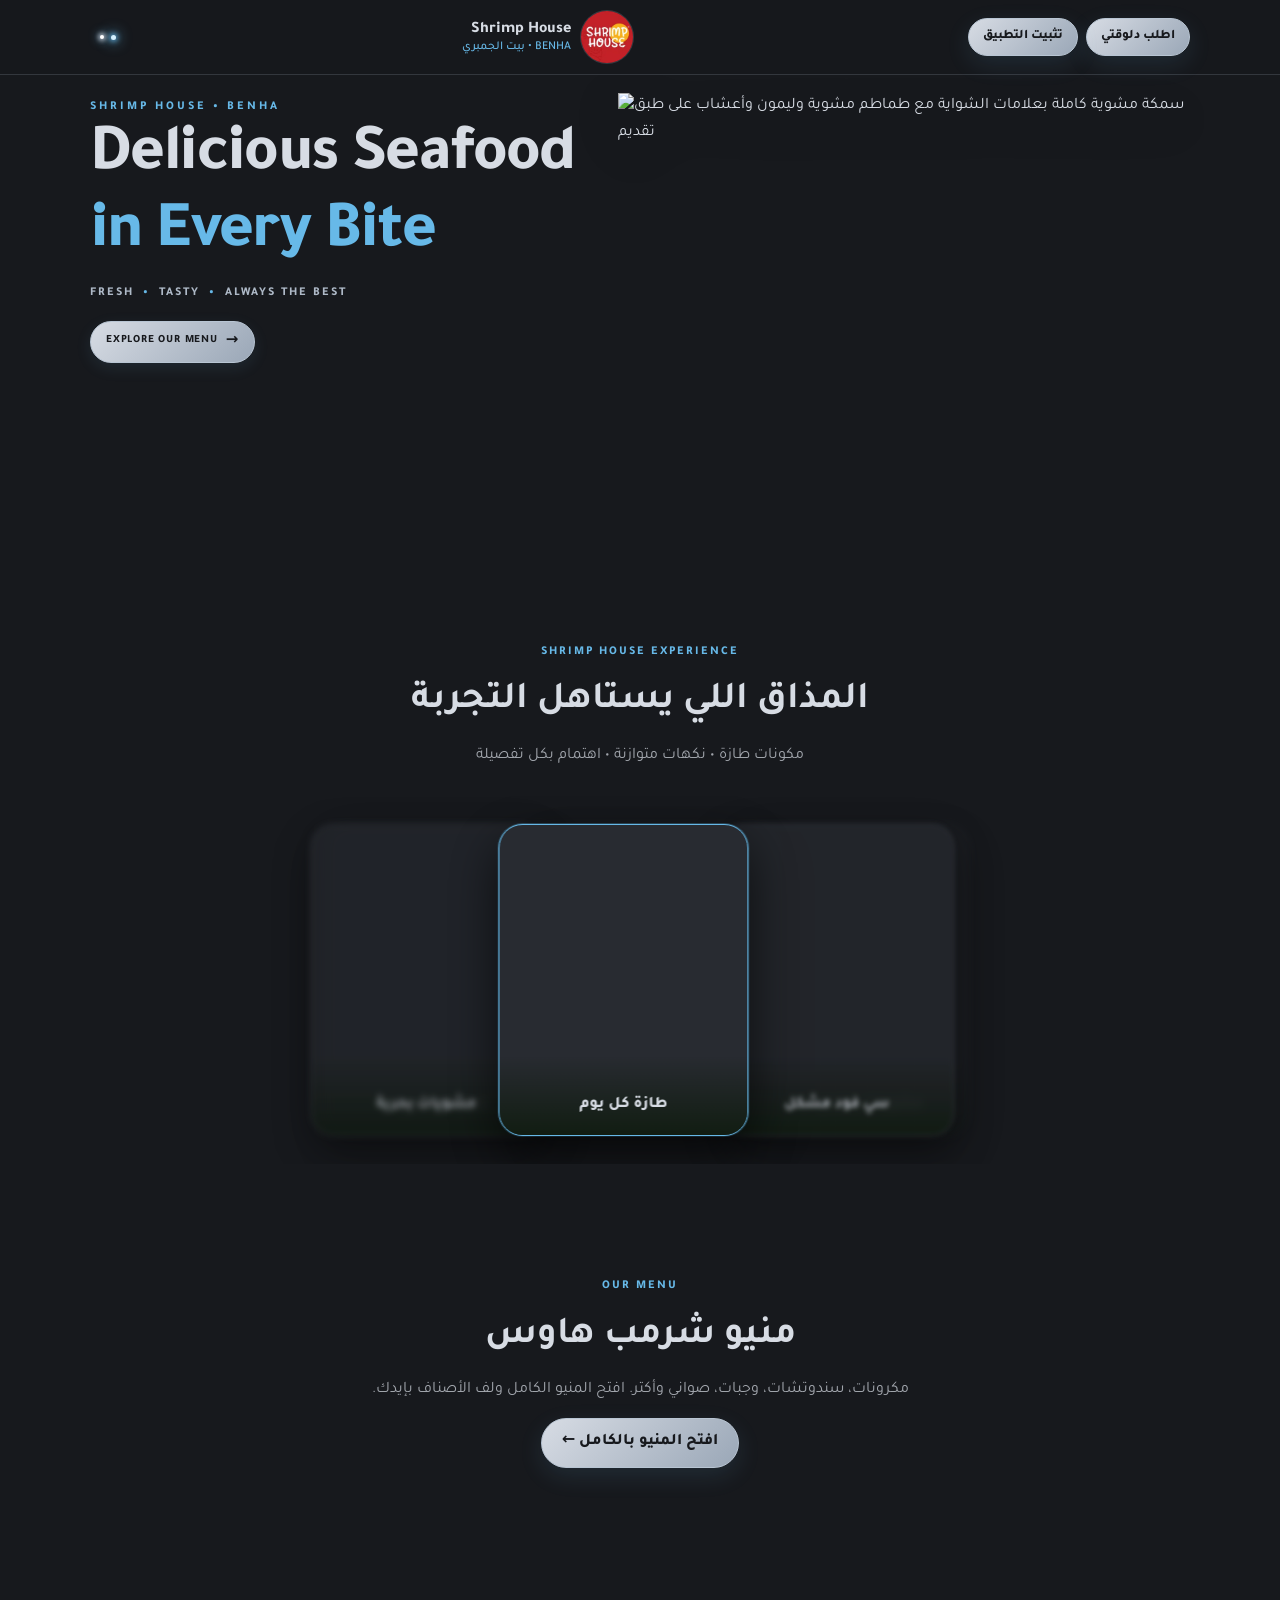
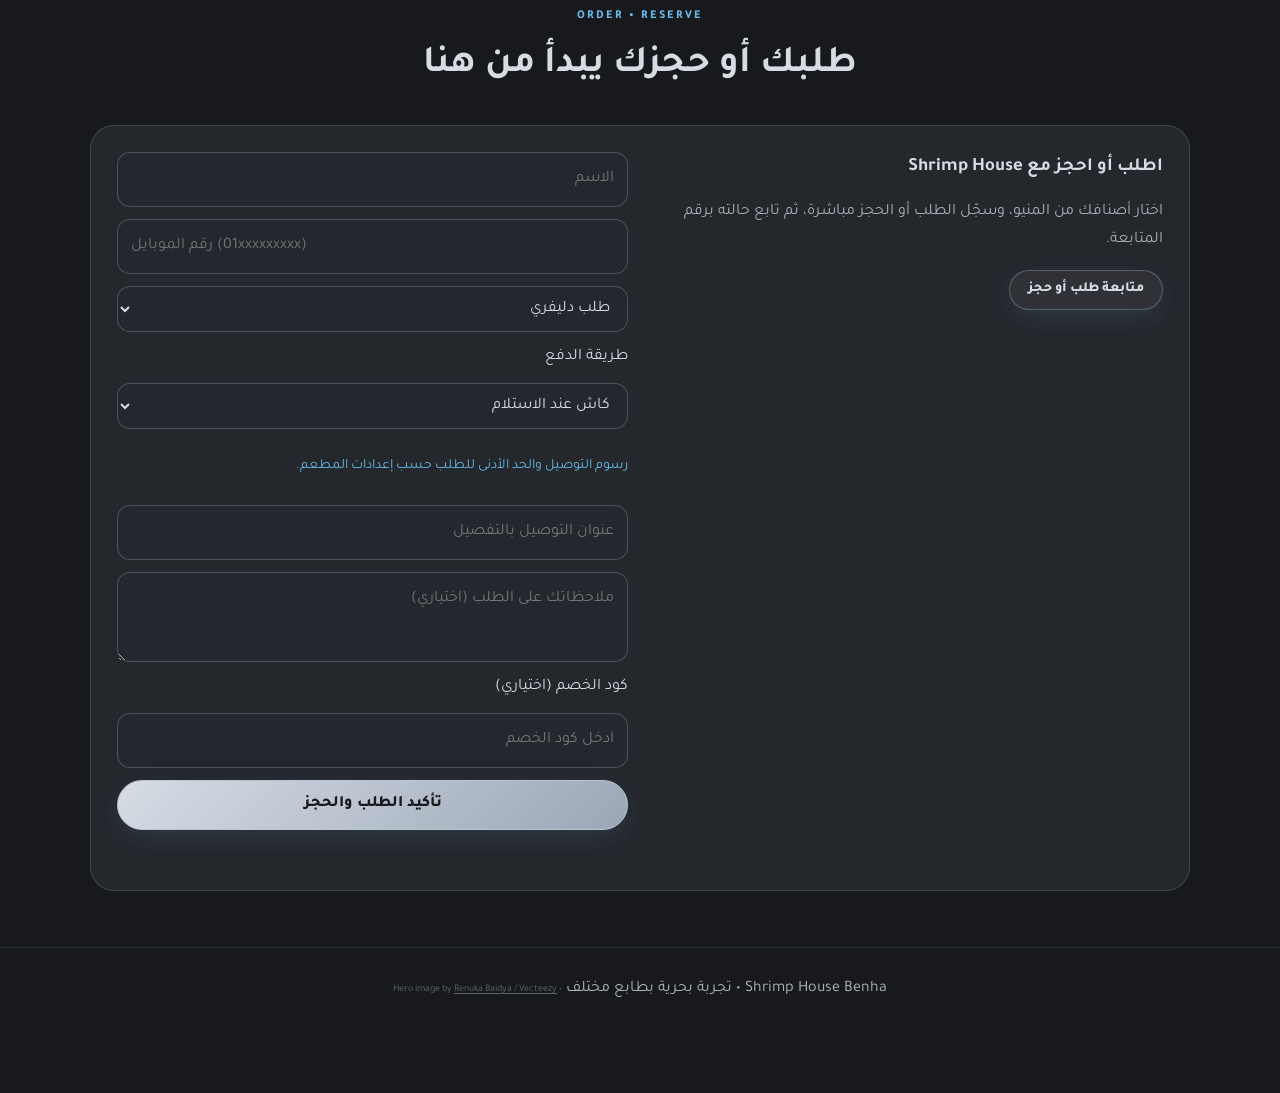
==== commit 8bc95427: "Reposition header glow dots" ====
--- a/index.html
+++ b/index.html
@@ -341,6 +341,15 @@
 header nav .brand-glow-dots i{display:block;width:5px;height:5px;border-radius:50%;background:#D7F2FF;box-shadow:0 0 5px 2px rgba(103,185,232,.72),0 0 13px 4px rgba(103,185,232,.4)}
 header nav .brand-glow-dots i:nth-child(2){width:4px;height:4px;background:#fff;box-shadow:0 0 4px 2px rgba(215,220,228,.68),0 0 10px 3px rgba(103,185,232,.38)}
 @media(max-width:800px){header nav .brand-glow-dots{margin-inline:6px;gap:5px}}
+</style>
+
+<style id="brand-glow-dot-position-fix">
+/* Position glow dots as a standalone header element in the gap between the restaurant name and order CTA */
+header nav{position:relative!important;}
+header nav .brand-glow-dots{position:relative!important;display:flex!important;align-items:center!important;justify-content:center!important;flex:0 0 auto!important;order:2!important;margin:0 10px!important;transform:none!important;inset:auto!important;}
+header nav .brand{order:1!important;}
+header nav .nav-cta{order:3!important;margin-inline:0!important;}
+@media(max-width:800px){header nav .brand-glow-dots{order:2!important;margin:0 4px!important;}header nav .brand{order:1!important;}header nav .nav-cta{order:3!important;}}
 </style>
 </head>
 <body>
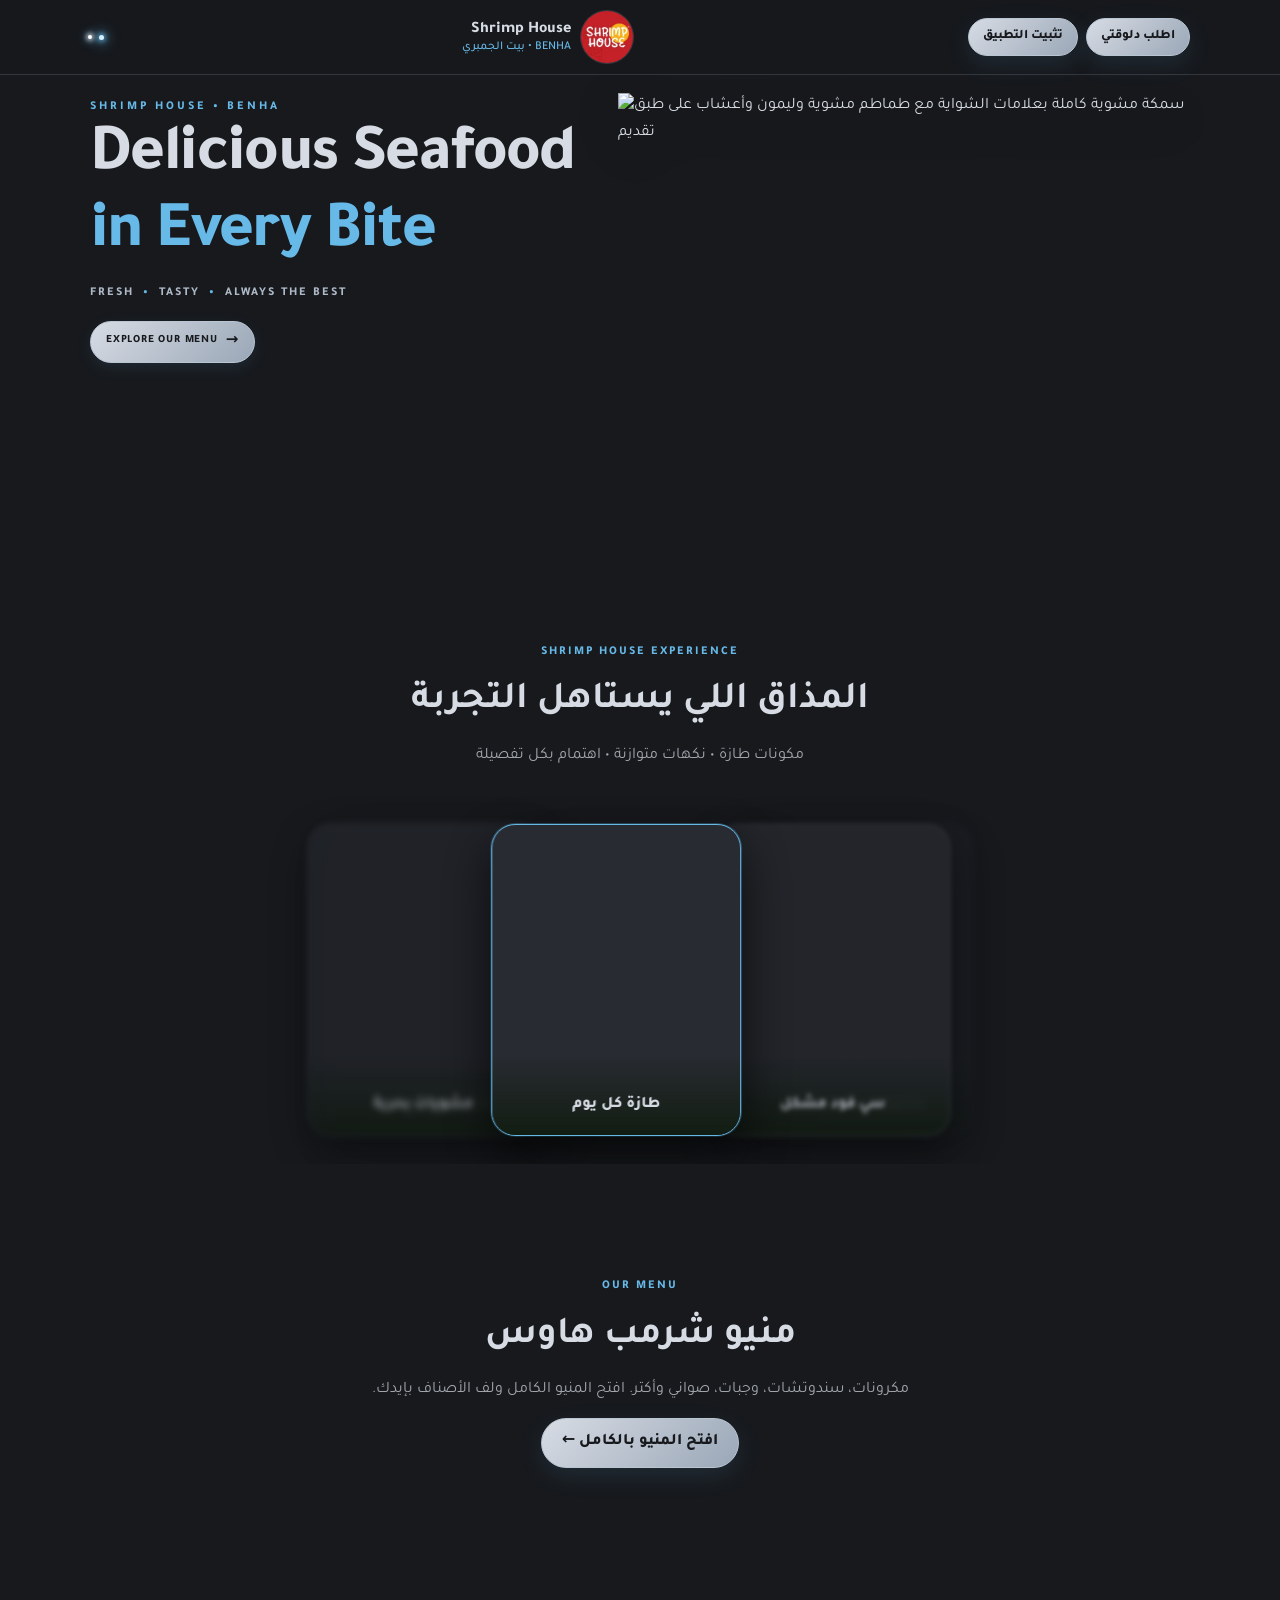
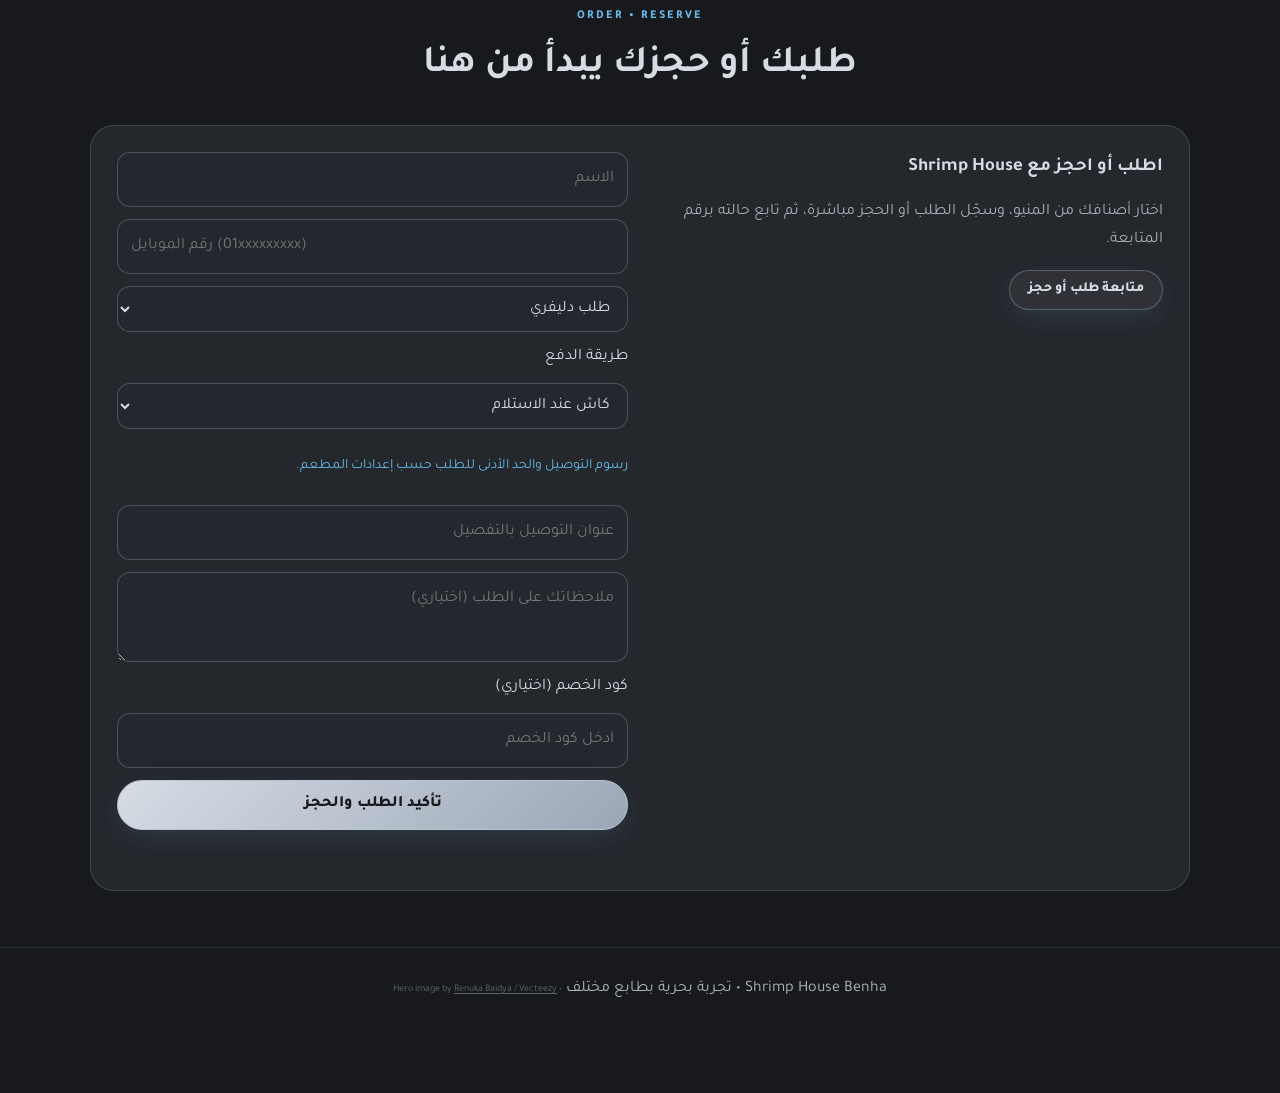
==== commit 243bd36f: "Nudge header glow dots left" ====
--- a/index.html
+++ b/index.html
@@ -344,12 +344,12 @@
 </style>
 
 <style id="brand-glow-dot-position-fix">
-/* Position glow dots as a standalone header element in the gap between the restaurant name and order CTA */
+/* Keep the glow dots between the brand and CTA, nudged slightly left from their current position */
 header nav{position:relative!important;}
-header nav .brand-glow-dots{position:relative!important;display:flex!important;align-items:center!important;justify-content:center!important;flex:0 0 auto!important;order:2!important;margin:0 10px!important;transform:none!important;inset:auto!important;}
+header nav .brand-glow-dots{position:relative!important;display:flex!important;align-items:center!important;justify-content:center!important;flex:0 0 auto!important;order:2!important;margin:0 10px!important;transform:translateX(-12px)!important;inset:auto!important;}
 header nav .brand{order:1!important;}
 header nav .nav-cta{order:3!important;margin-inline:0!important;}
-@media(max-width:800px){header nav .brand-glow-dots{order:2!important;margin:0 4px!important;}header nav .brand{order:1!important;}header nav .nav-cta{order:3!important;}}
+@media(max-width:800px){header nav .brand-glow-dots{order:2!important;margin:0 4px!important;transform:translateX(-7px)!important;}header nav .brand{order:1!important;}header nav .nav-cta{order:3!important;}}
 </style>
 </head>
 <body>
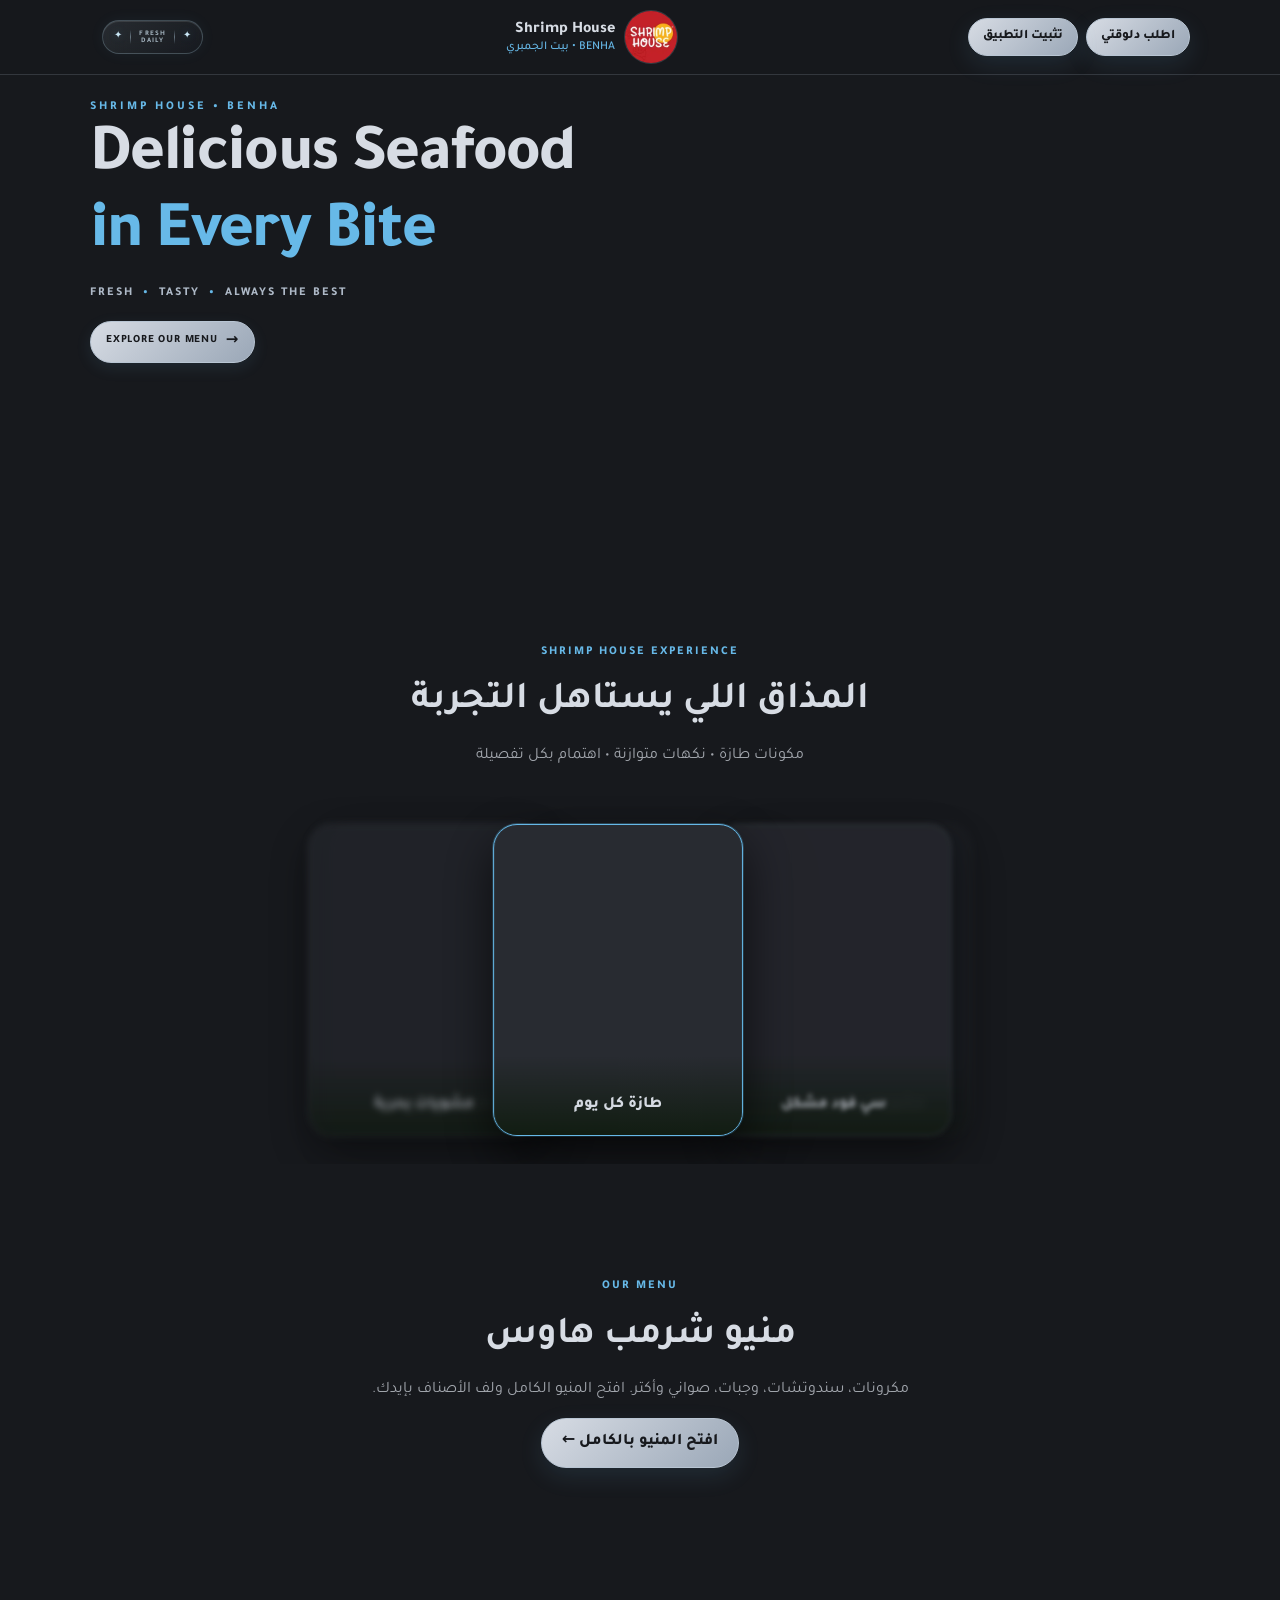
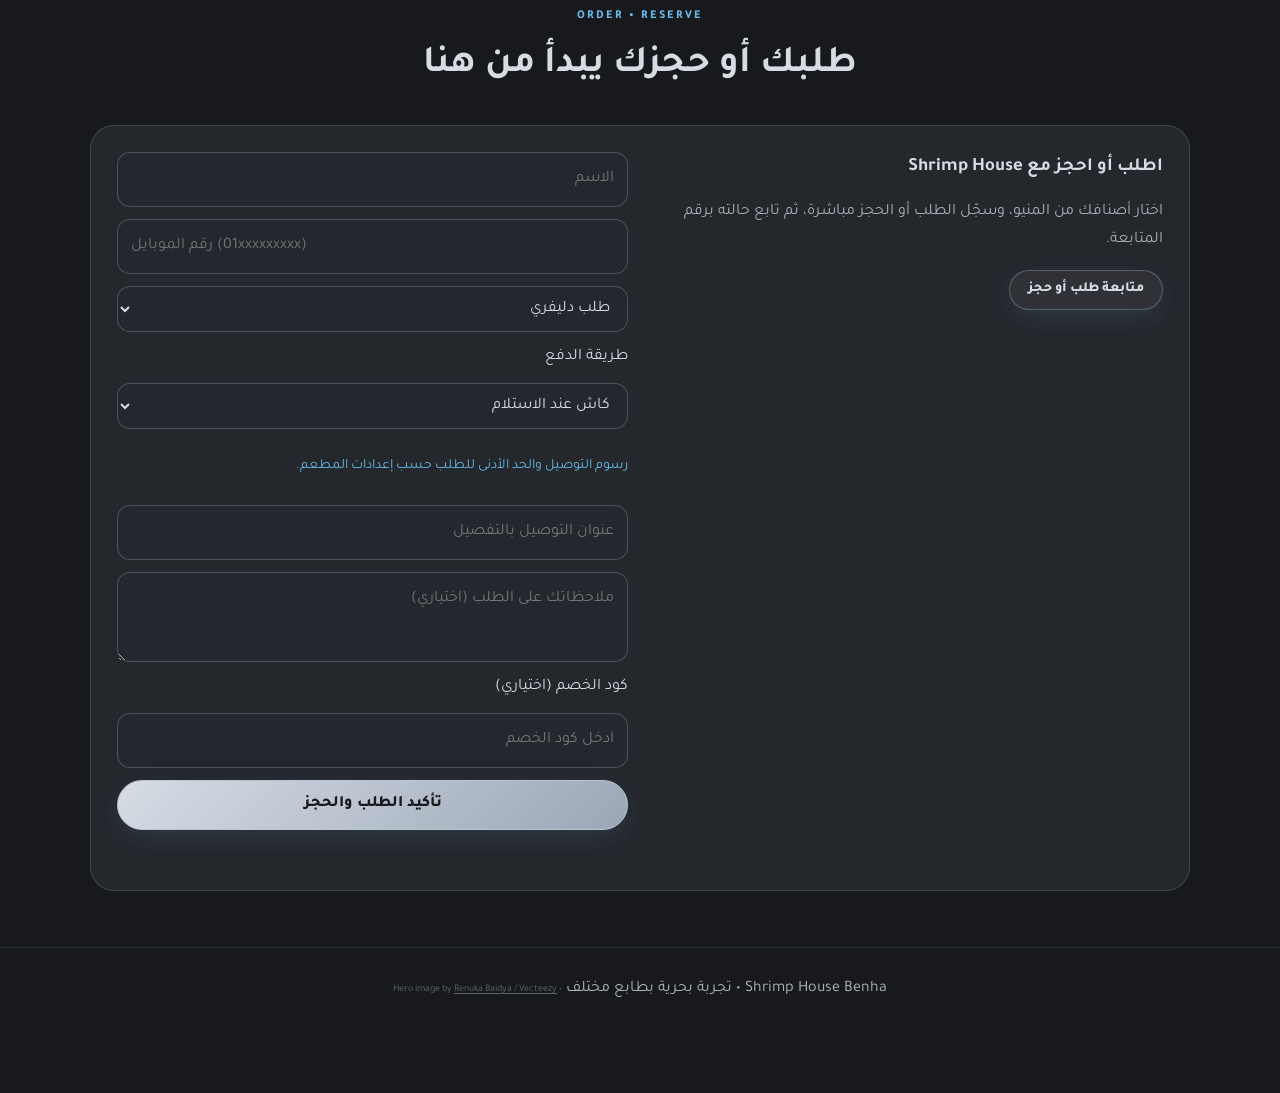
==== commit 13717ec9: "Replace header glow dots with premium centered ornament" ====
--- a/index.html
+++ b/index.html
@@ -351,12 +351,21 @@
 header nav .nav-cta{order:3!important;margin-inline:0!important;}
 @media(max-width:800px){header nav .brand-glow-dots{order:2!important;margin:0 4px!important;transform:translateX(-7px)!important;}header nav .brand{order:1!important;}header nav .nav-cta{order:3!important;}}
 </style>
-</head>
+<style id="nav-center-ornament-professional">
+/* Replace glowing dots with a restrained premium seafood-brand ornament */
+header nav .nav-center-ornament{order:2!important;display:flex!important;flex:0 0 auto!important;align-items:center!important;justify-content:center!important;gap:8px!important;margin:0 12px!important;transform:none!important;position:relative!important;inset:auto!important;height:34px!important;padding:0 11px!important;border:1px solid rgba(181,215,235,.24)!important;border-radius:999px!important;background:linear-gradient(145deg,rgba(205,225,238,.10),rgba(32,44,55,.14))!important;box-shadow:inset 0 1px rgba(255,255,255,.10),0 0 15px rgba(103,185,232,.06)!important;backdrop-filter:blur(12px)!important;-webkit-backdrop-filter:blur(12px)!important;white-space:nowrap!important}
+header nav .nav-center-ornament .ornament-star{font-size:10px!important;line-height:1!important;color:#c9e6f5!important;text-shadow:0 0 8px rgba(103,185,232,.32)!important}
+header nav .nav-center-ornament .ornament-rule{display:block!important;width:1px!important;height:14px!important;background:linear-gradient(180deg,transparent,rgba(190,219,238,.45),transparent)!important}
+header nav .nav-center-ornament .ornament-label{font-size:7px!important;line-height:1.05!important;letter-spacing:.16em!important;font-weight:800!important;color:rgba(209,230,242,.72)!important;text-align:center!important}
+header nav .brand{order:1!important}
+header nav .nav-cta{order:3!important;margin-inline:0!important}
+@media(max-width:800px){header nav .nav-center-ornament{gap:5px!important;margin:0 5px!important;height:29px!important;padding:0 7px!important}header nav .nav-center-ornament .ornament-rule{height:11px!important}header nav .nav-center-ornament .ornament-label{font-size:6px!important}}
+</style></head>
 <body>
 <a class="skip" href="#main">تخطي إلى المحتوى</a>
 <header><div class="wrap"><nav>
   <a class="brand" href="./index.html"><span class="logo" aria-hidden="true"><img alt="" width="52" height="52" style="display:block;width:100%;height:100%;object-fit:cover;transform:scale(1.09)" src="[data-uri]"></span><span>Shrimp House<small>BENHA • بيت الجمبري</small></span></a>
-  <span class="brand-glow-dots" aria-hidden="true"><i></i><i></i></span>
+  <span class="nav-center-ornament" aria-label="Fresh daily"><span class="ornament-star">✦</span><span class="ornament-rule"></span><span class="ornament-label">FRESH<br>DAILY</span><span class="ornament-rule"></span><span class="ornament-star">✦</span></span>
   <a class="btn nav-cta" href="#reserve">اطلب دلوقتي</a>
 </nav></div></header>
 <main id="main" class="wrap">
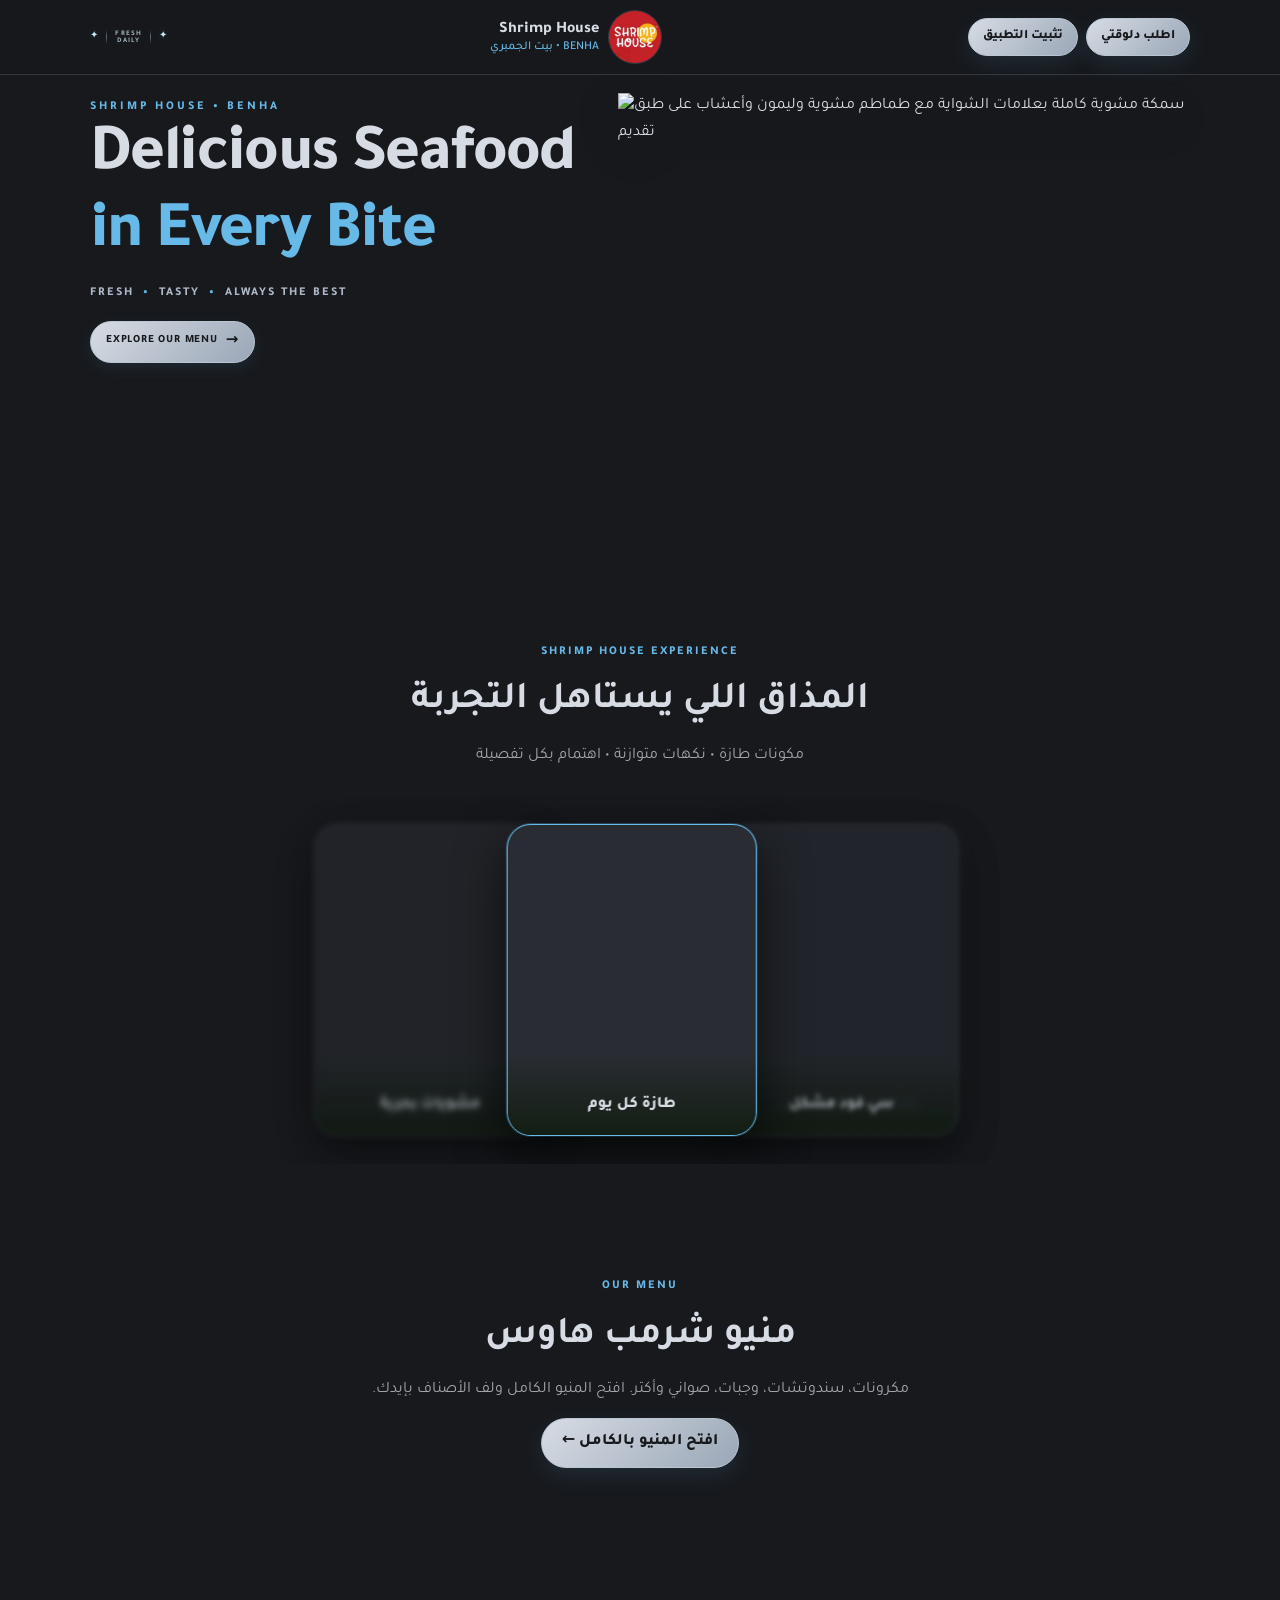
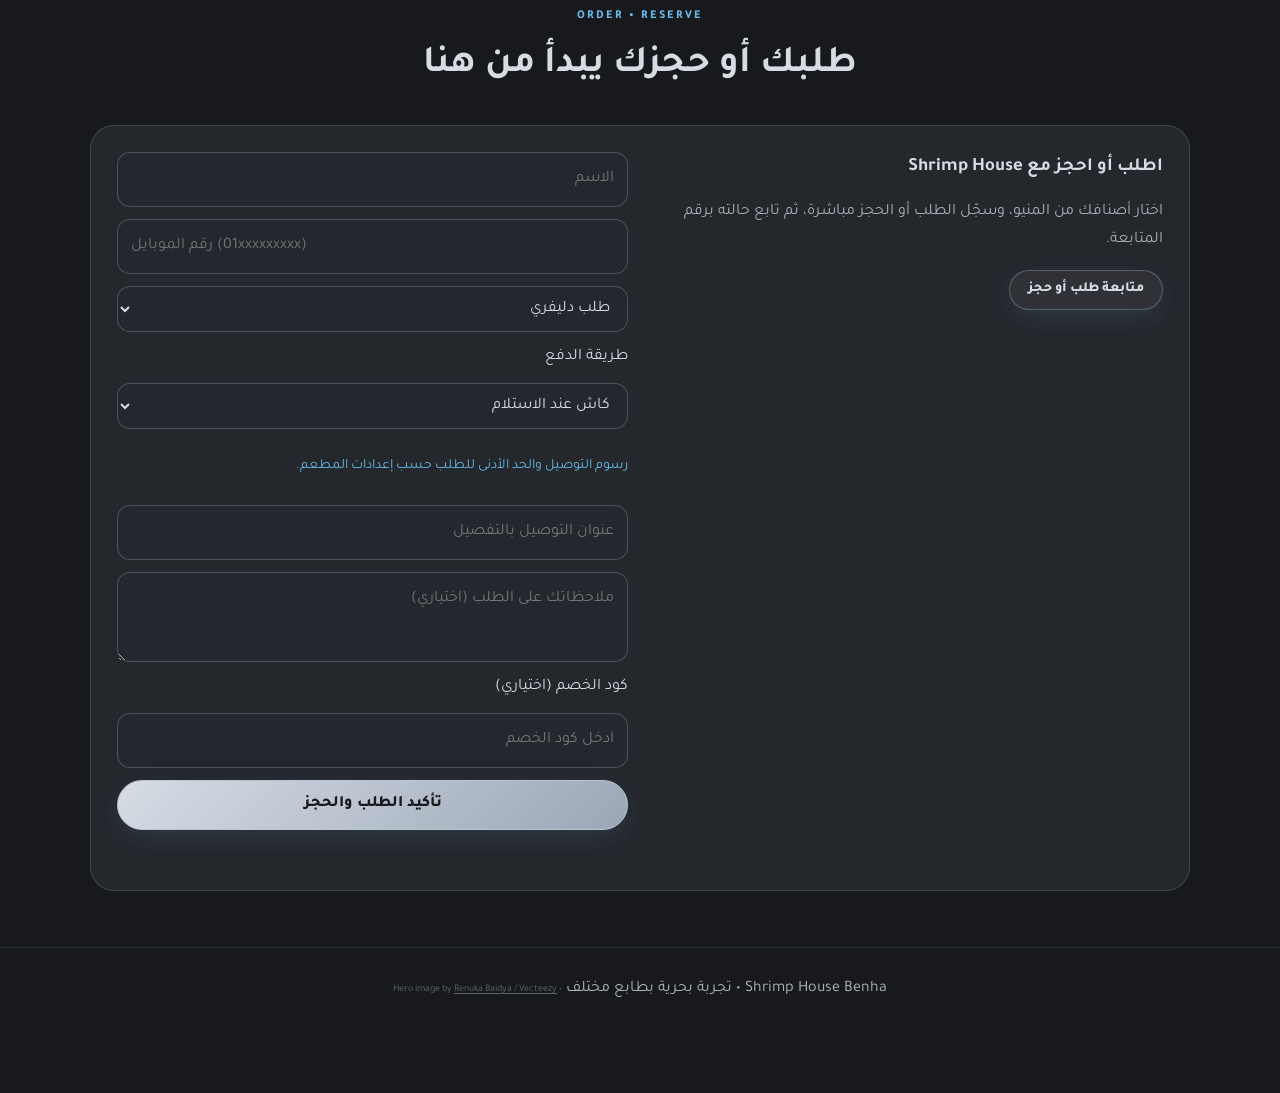
==== commit 8b1cec43: "Remove frame from navbar ornament and shift left" ====
--- a/index.html
+++ b/index.html
@@ -352,14 +352,14 @@
 @media(max-width:800px){header nav .brand-glow-dots{order:2!important;margin:0 4px!important;transform:translateX(-7px)!important;}header nav .brand{order:1!important;}header nav .nav-cta{order:3!important;}}
 </style>
 <style id="nav-center-ornament-professional">
-/* Replace glowing dots with a restrained premium seafood-brand ornament */
-header nav .nav-center-ornament{order:2!important;display:flex!important;flex:0 0 auto!important;align-items:center!important;justify-content:center!important;gap:8px!important;margin:0 12px!important;transform:none!important;position:relative!important;inset:auto!important;height:34px!important;padding:0 11px!important;border:1px solid rgba(181,215,235,.24)!important;border-radius:999px!important;background:linear-gradient(145deg,rgba(205,225,238,.10),rgba(32,44,55,.14))!important;box-shadow:inset 0 1px rgba(255,255,255,.10),0 0 15px rgba(103,185,232,.06)!important;backdrop-filter:blur(12px)!important;-webkit-backdrop-filter:blur(12px)!important;white-space:nowrap!important}
+/* Clean ornament: no capsule/frame, shifted slightly left */
+header nav .nav-center-ornament{order:2!important;display:flex!important;flex:0 0 auto!important;align-items:center!important;justify-content:center!important;gap:8px!important;margin:0 8px!important;transform:translateX(-8px)!important;position:relative!important;inset:auto!important;height:auto!important;padding:0!important;border:0!important;border-radius:0!important;background:transparent!important;box-shadow:none!important;backdrop-filter:none!important;-webkit-backdrop-filter:none!important;white-space:nowrap!important}
 header nav .nav-center-ornament .ornament-star{font-size:10px!important;line-height:1!important;color:#c9e6f5!important;text-shadow:0 0 8px rgba(103,185,232,.32)!important}
 header nav .nav-center-ornament .ornament-rule{display:block!important;width:1px!important;height:14px!important;background:linear-gradient(180deg,transparent,rgba(190,219,238,.45),transparent)!important}
 header nav .nav-center-ornament .ornament-label{font-size:7px!important;line-height:1.05!important;letter-spacing:.16em!important;font-weight:800!important;color:rgba(209,230,242,.72)!important;text-align:center!important}
 header nav .brand{order:1!important}
 header nav .nav-cta{order:3!important;margin-inline:0!important}
-@media(max-width:800px){header nav .nav-center-ornament{gap:5px!important;margin:0 5px!important;height:29px!important;padding:0 7px!important}header nav .nav-center-ornament .ornament-rule{height:11px!important}header nav .nav-center-ornament .ornament-label{font-size:6px!important}}
+@media(max-width:800px){header nav .nav-center-ornament{gap:5px!important;margin:0 4px!important;transform:translateX(-5px)!important}header nav .nav-center-ornament .ornament-rule{height:11px!important}header nav .nav-center-ornament .ornament-label{font-size:6px!important}}
 </style></head>
 <body>
 <a class="skip" href="#main">تخطي إلى المحتوى</a>
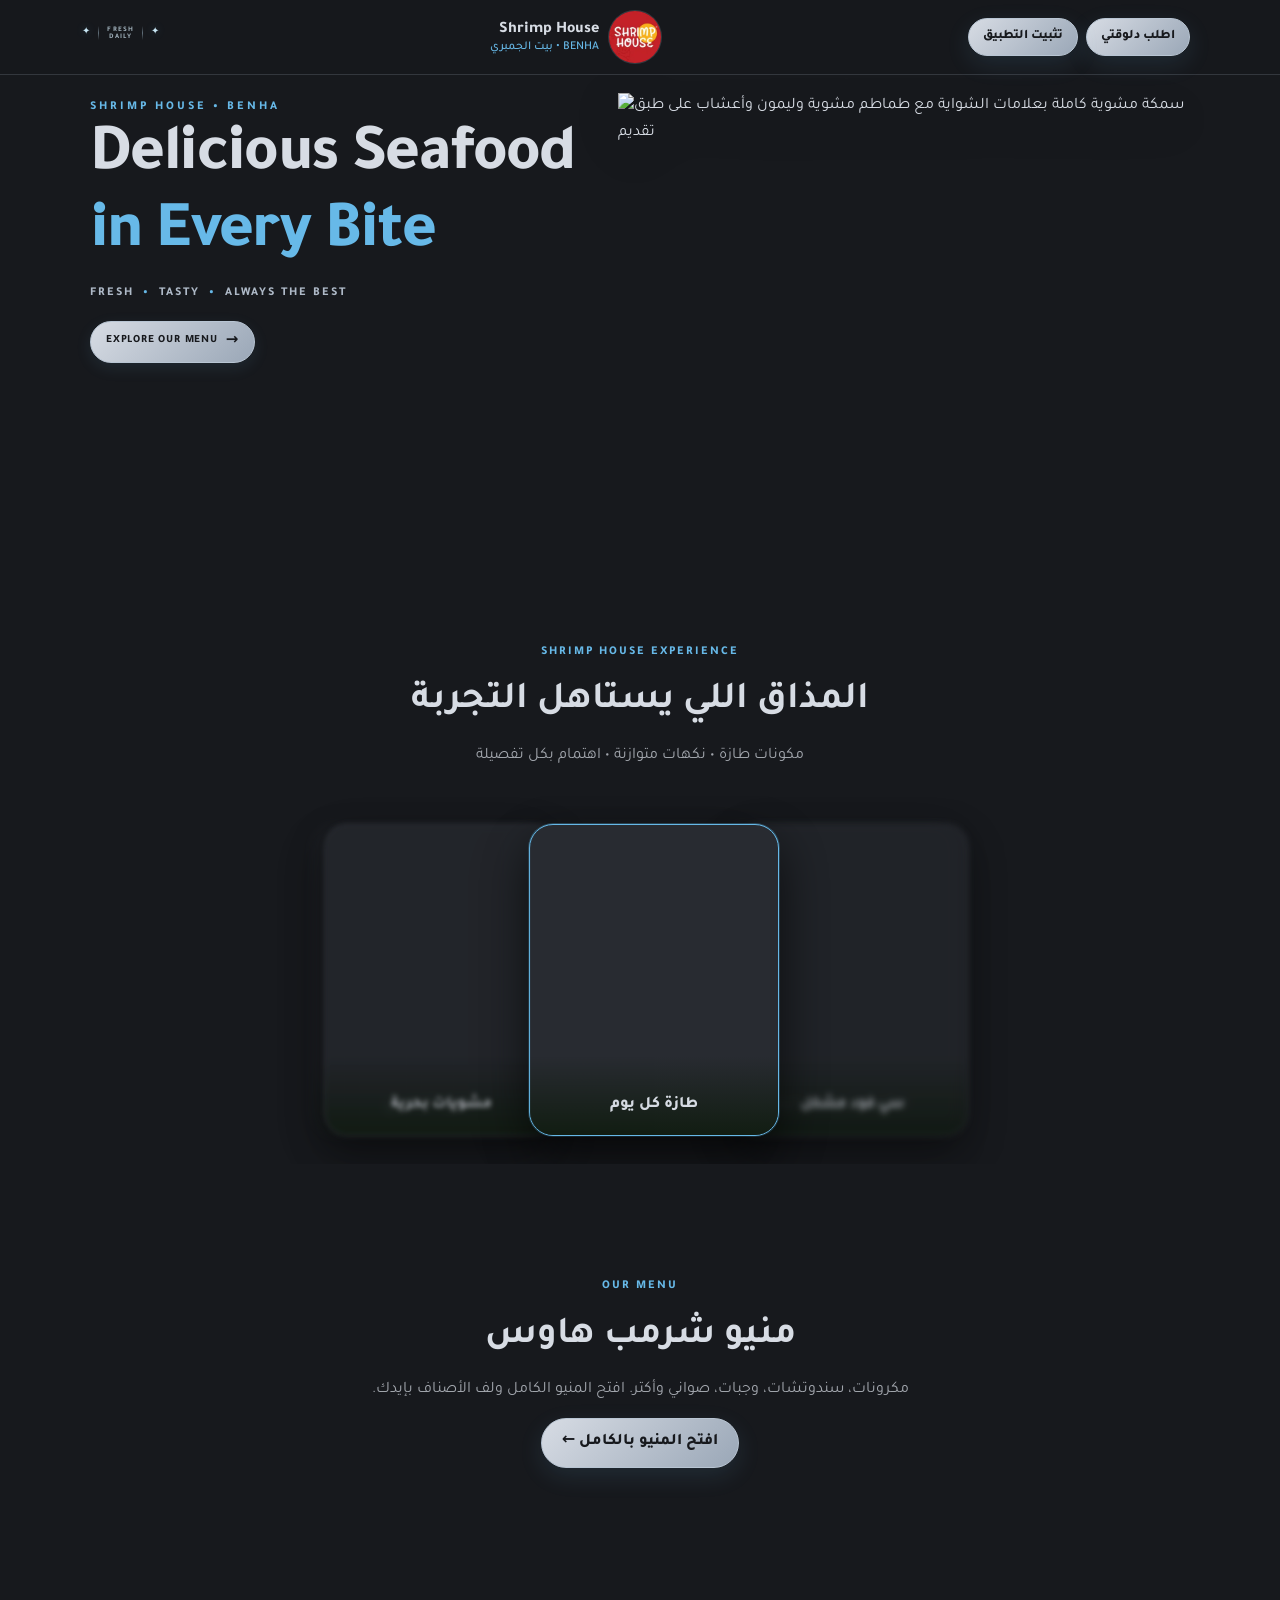
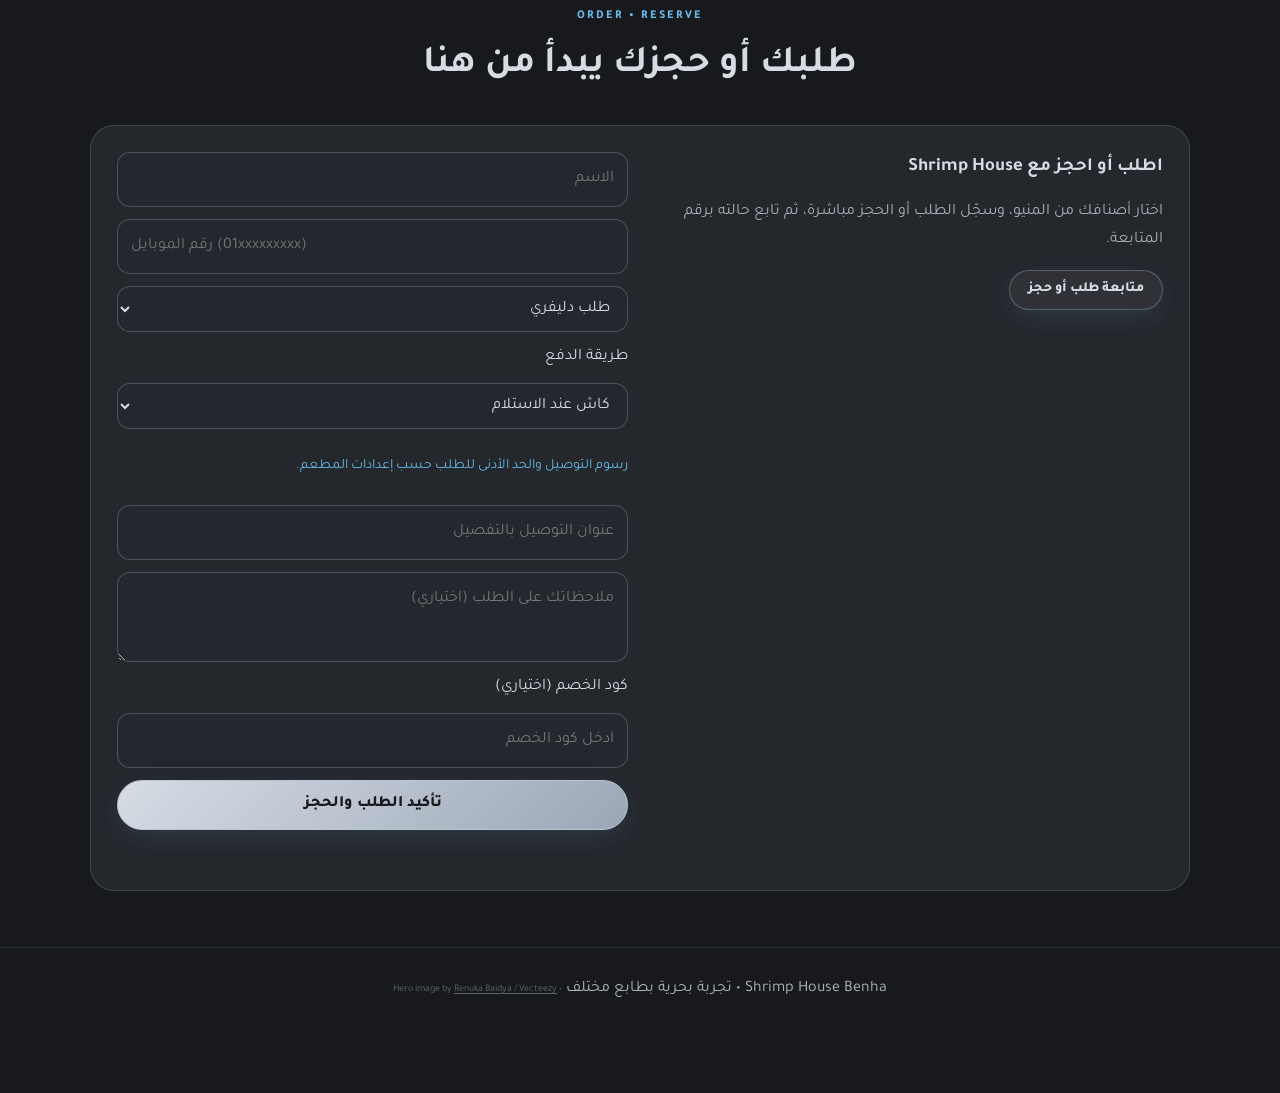
==== commit 2015c1e2: "Shift navbar ornament slightly left and upward" ====
--- a/index.html
+++ b/index.html
@@ -353,13 +353,13 @@
 </style>
 <style id="nav-center-ornament-professional">
 /* Clean ornament: no capsule/frame, shifted slightly left */
-header nav .nav-center-ornament{order:2!important;display:flex!important;flex:0 0 auto!important;align-items:center!important;justify-content:center!important;gap:8px!important;margin:0 8px!important;transform:translateX(-8px)!important;position:relative!important;inset:auto!important;height:auto!important;padding:0!important;border:0!important;border-radius:0!important;background:transparent!important;box-shadow:none!important;backdrop-filter:none!important;-webkit-backdrop-filter:none!important;white-space:nowrap!important}
+header nav .nav-center-ornament{order:2!important;display:flex!important;flex:0 0 auto!important;align-items:center!important;justify-content:center!important;gap:8px!important;margin:0 8px!important;transform:translate(-16px,-4px)!important;position:relative!important;inset:auto!important;height:auto!important;padding:0!important;border:0!important;border-radius:0!important;background:transparent!important;box-shadow:none!important;backdrop-filter:none!important;-webkit-backdrop-filter:none!important;white-space:nowrap!important}
 header nav .nav-center-ornament .ornament-star{font-size:10px!important;line-height:1!important;color:#c9e6f5!important;text-shadow:0 0 8px rgba(103,185,232,.32)!important}
 header nav .nav-center-ornament .ornament-rule{display:block!important;width:1px!important;height:14px!important;background:linear-gradient(180deg,transparent,rgba(190,219,238,.45),transparent)!important}
 header nav .nav-center-ornament .ornament-label{font-size:7px!important;line-height:1.05!important;letter-spacing:.16em!important;font-weight:800!important;color:rgba(209,230,242,.72)!important;text-align:center!important}
 header nav .brand{order:1!important}
 header nav .nav-cta{order:3!important;margin-inline:0!important}
-@media(max-width:800px){header nav .nav-center-ornament{gap:5px!important;margin:0 4px!important;transform:translateX(-5px)!important}header nav .nav-center-ornament .ornament-rule{height:11px!important}header nav .nav-center-ornament .ornament-label{font-size:6px!important}}
+@media(max-width:800px){header nav .nav-center-ornament{gap:5px!important;margin:0 4px!important;transform:translate(-9px,-3px)!important}header nav .nav-center-ornament .ornament-rule{height:11px!important}header nav .nav-center-ornament .ornament-label{font-size:6px!important}}
 </style></head>
 <body>
 <a class="skip" href="#main">تخطي إلى المحتوى</a>
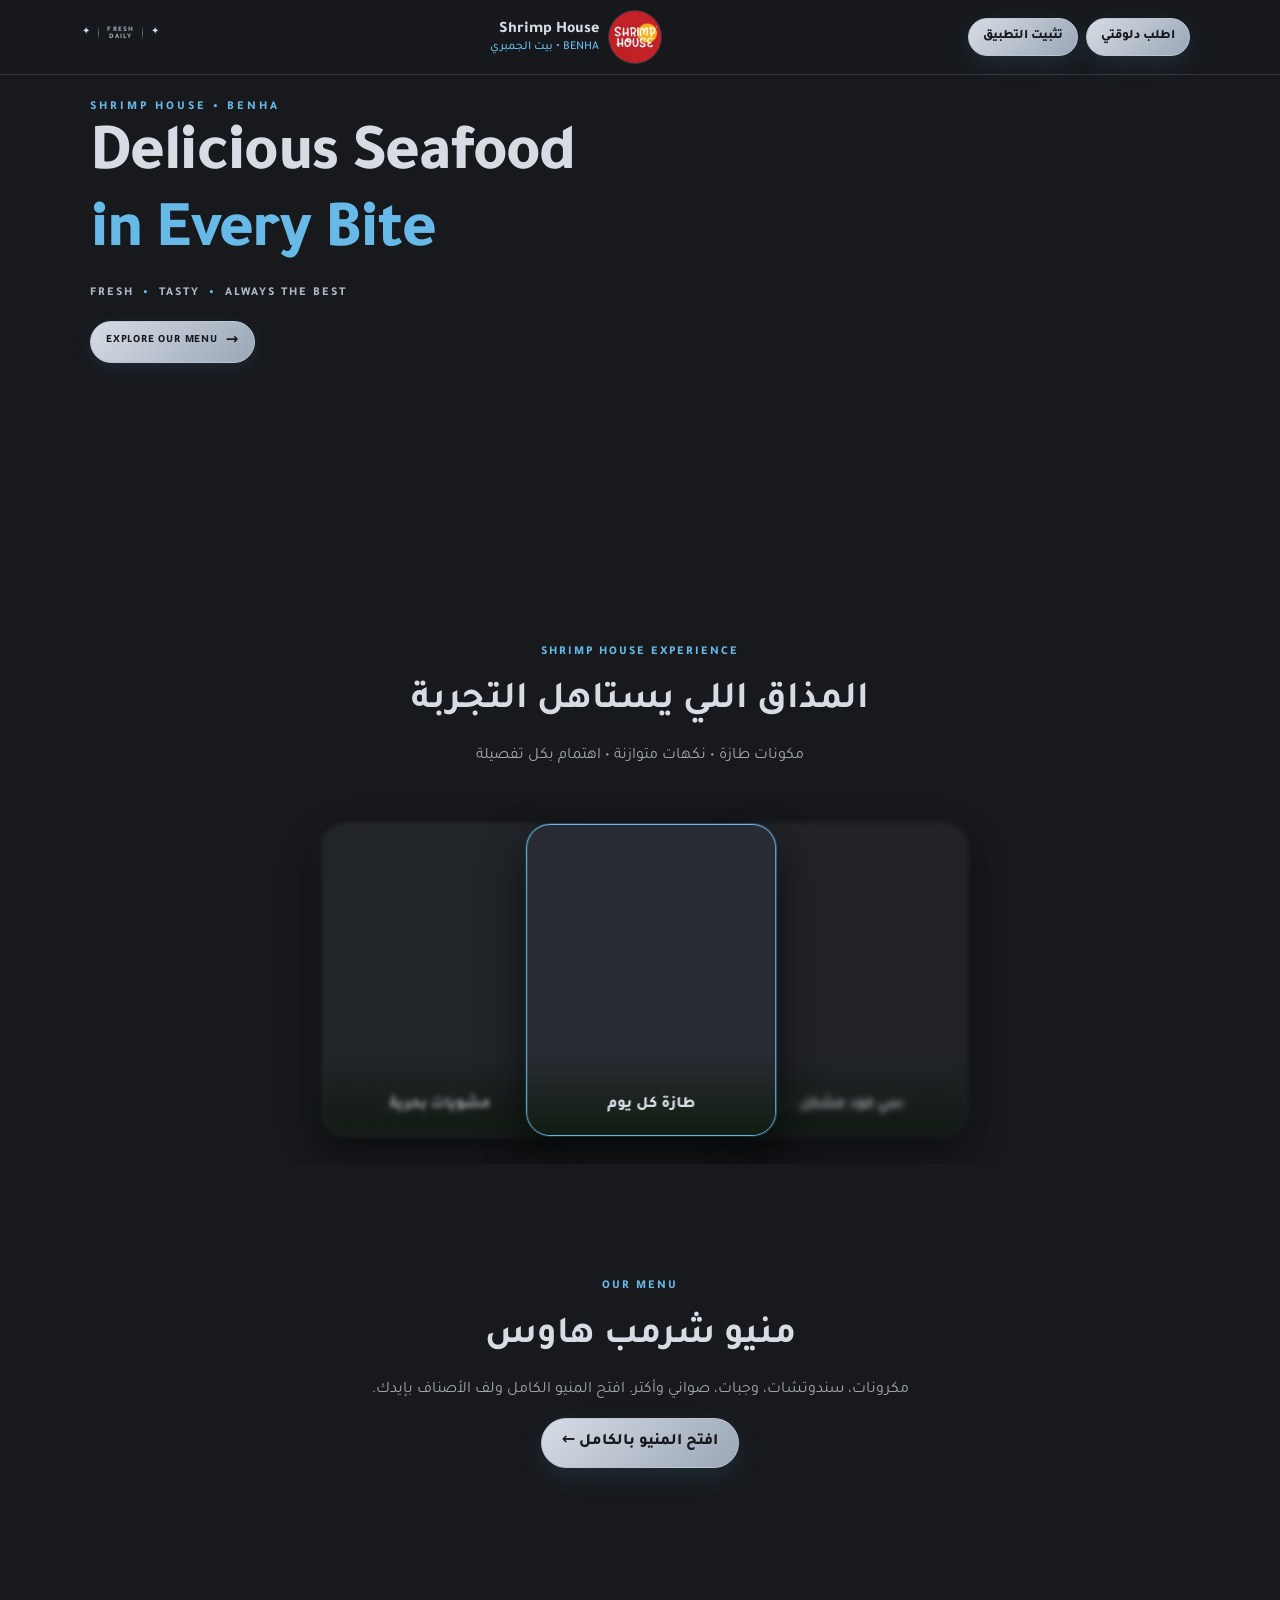
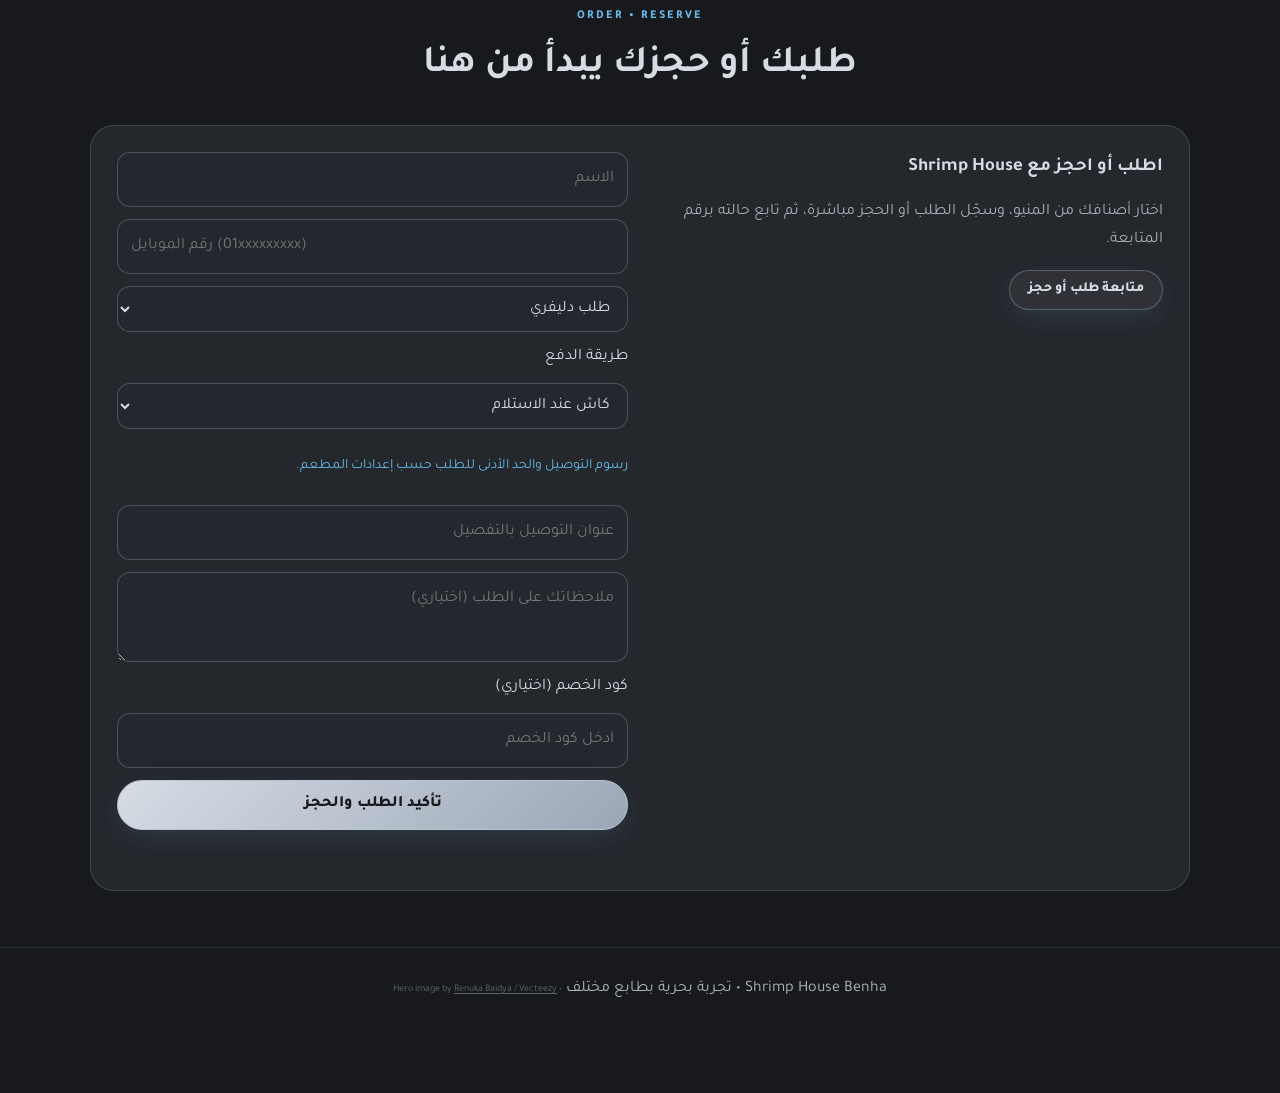
==== commit 60853e6f: "Keep menu hover text gold, add subtle cyan outline only" ====
--- a/index.html
+++ b/index.html
@@ -224,7 +224,7 @@
 
 /* Menu navigation controls always stay in the current tab */
 .links .nav-menu-link{appearance:none;-webkit-appearance:none;background:transparent;border:0;color:inherit;font:inherit;padding:0;opacity:.85;cursor:pointer}
-.links .nav-menu-link:hover{opacity:1;color:#67B9E8}
+.links .nav-menu-link:hover{opacity:1;color:#D8B66B!important;background:rgba(103,185,232,.10)!important;border:1px solid rgba(103,185,232,.32)!important;border-radius:10px!important;box-shadow:0 0 12px rgba(103,185,232,.08)!important}
 .hero-menu-link,.menu-entry-link{font-family:inherit;cursor:pointer}
 .hero-menu-link{border:1px solid #B8C5D3}
 
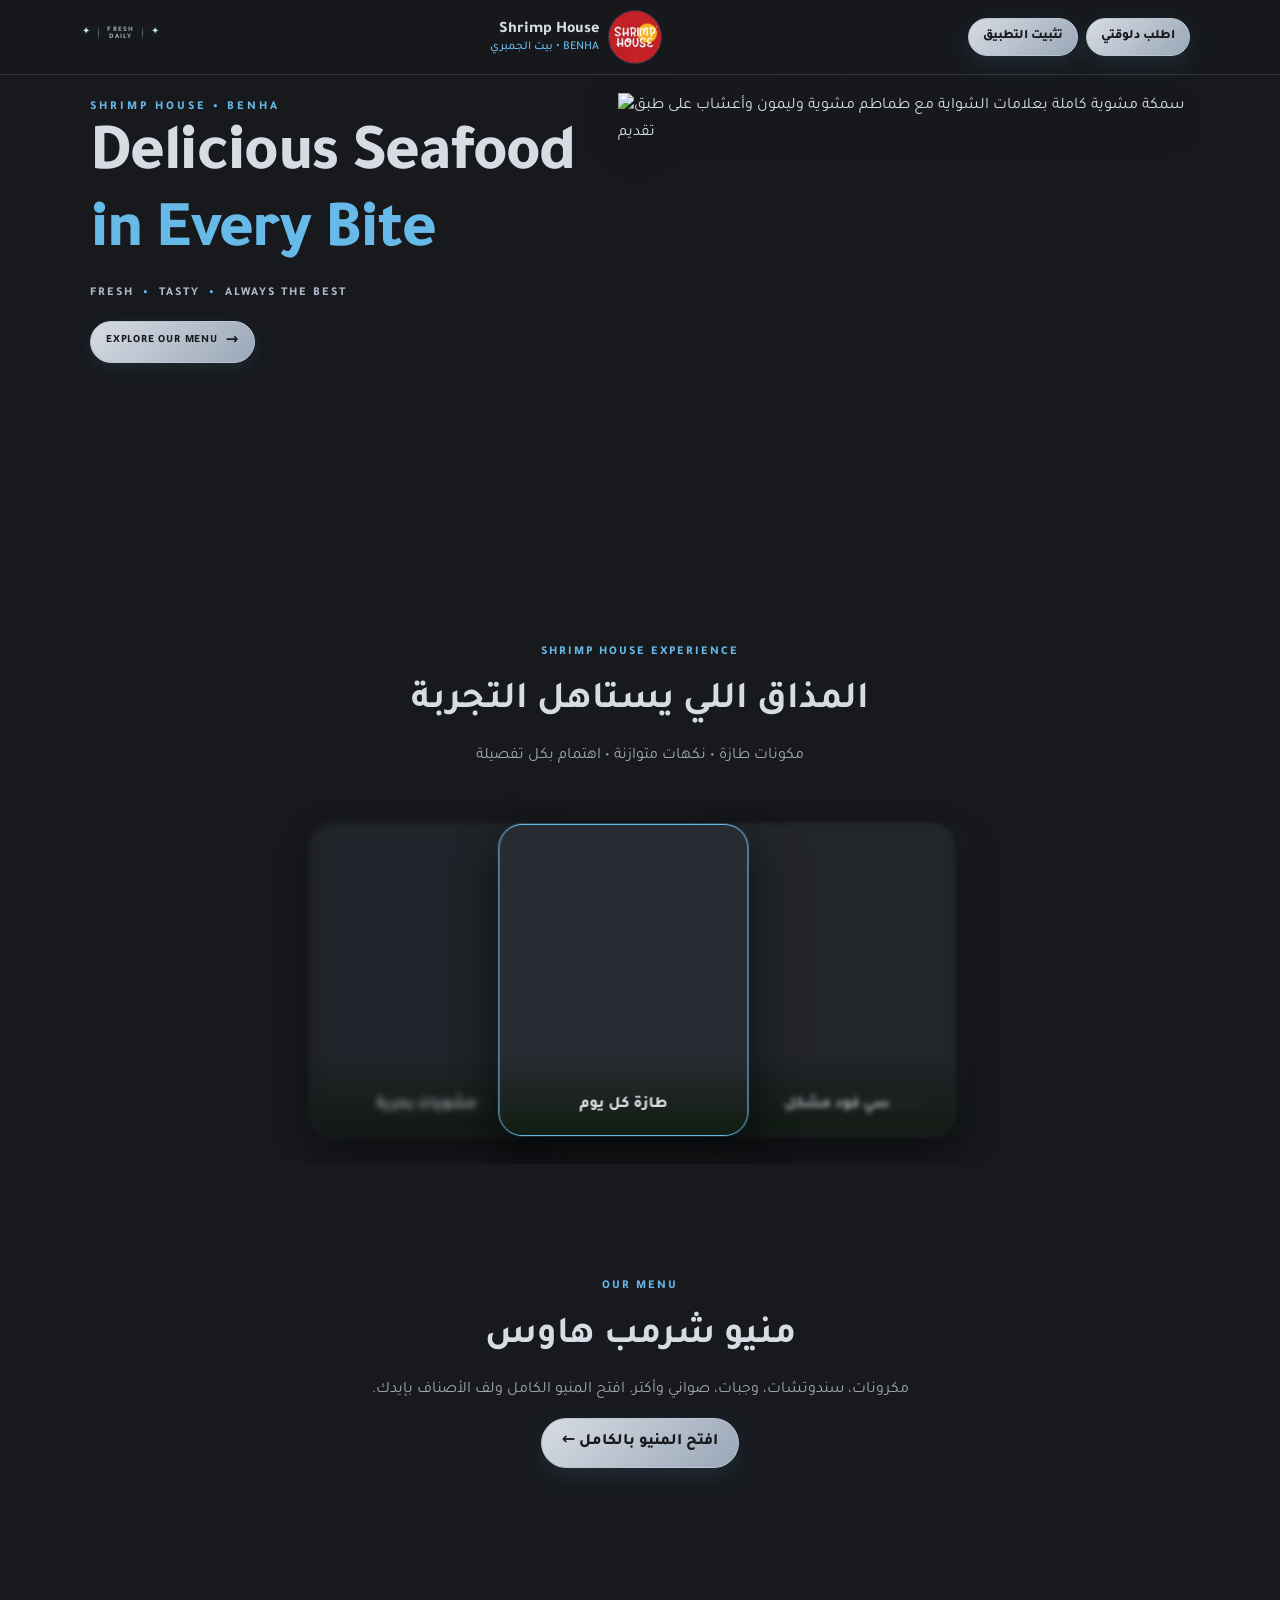
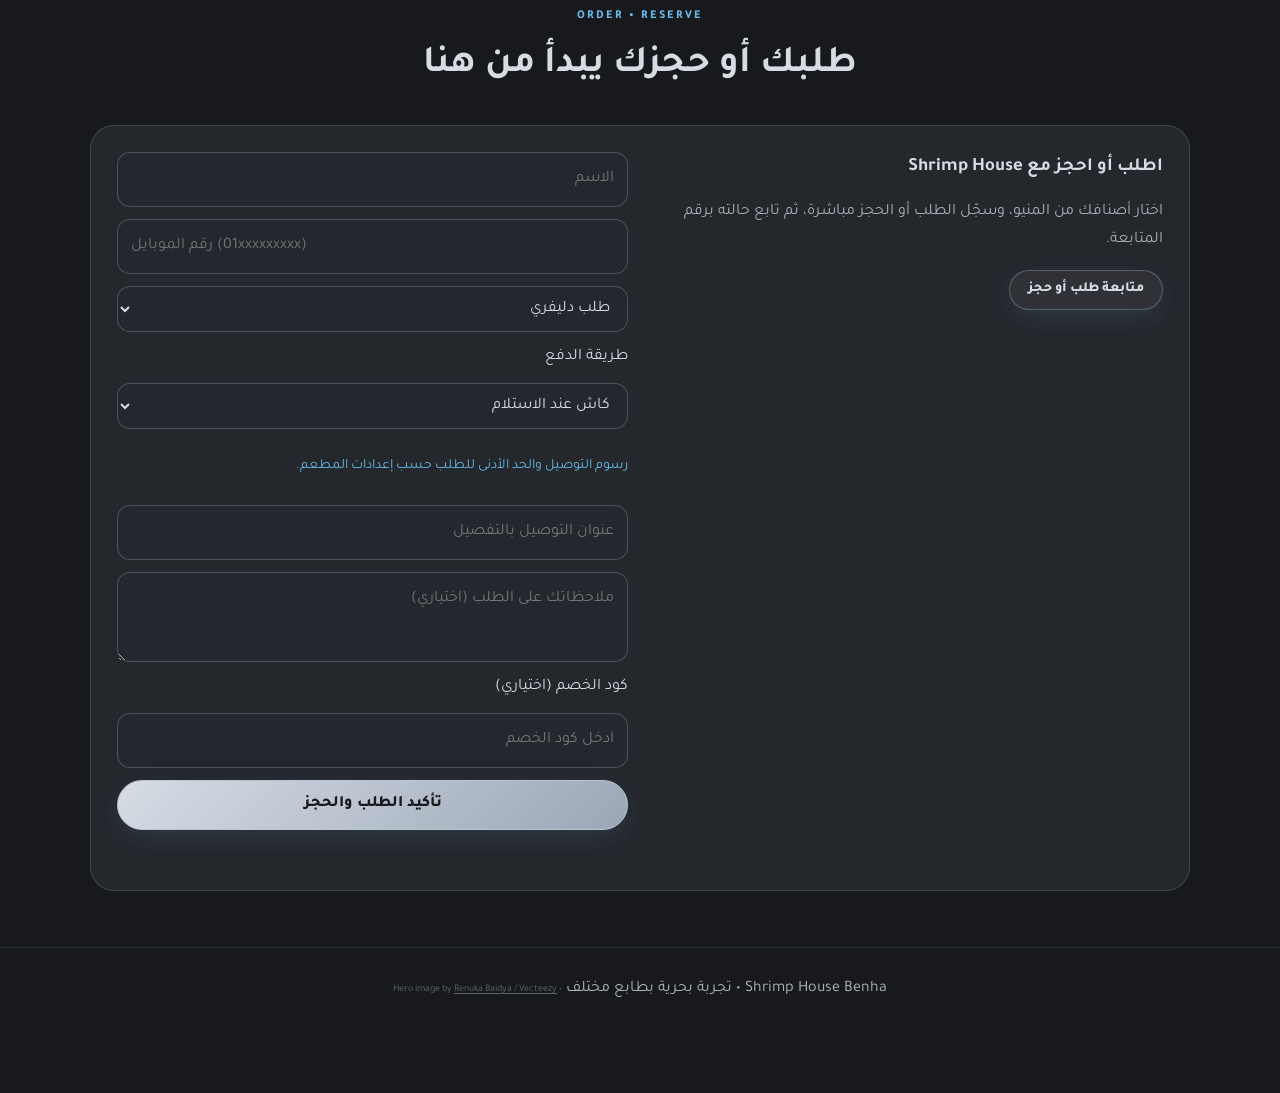
==== commit 9edc2672: "Give homepage menu items transparent gray glass rectangular cards" ====
--- a/index.html
+++ b/index.html
@@ -223,8 +223,8 @@
 
 
 /* Menu navigation controls always stay in the current tab */
-.links .nav-menu-link{appearance:none;-webkit-appearance:none;background:transparent;border:0;color:inherit;font:inherit;padding:0;opacity:.85;cursor:pointer}
-.links .nav-menu-link:hover{opacity:1;color:#D8B66B!important;background:rgba(103,185,232,.10)!important;border:1px solid rgba(103,185,232,.32)!important;border-radius:10px!important;box-shadow:0 0 12px rgba(103,185,232,.08)!important}
+.links .nav-menu-link{appearance:none;-webkit-appearance:none;background:linear-gradient(145deg,rgba(155,168,180,.12),rgba(70,78,87,.08));border:1px solid rgba(160,174,188,.20);border-radius:12px;color:inherit;font:inherit;padding:9px 14px;opacity:.92;cursor:pointer;box-shadow:inset 0 1px rgba(255,255,255,.05);backdrop-filter:blur(10px);-webkit-backdrop-filter:blur(10px)}
+.links .nav-menu-link:hover{opacity:1;color:#D8B66B!important;background:linear-gradient(145deg,rgba(155,168,180,.18),rgba(70,78,87,.12))!important;border:1px solid rgba(160,174,188,.28)!important;border-radius:12px!important;box-shadow:inset 0 1px rgba(255,255,255,.08),0 0 12px rgba(103,185,232,.04)!important}
 .hero-menu-link,.menu-entry-link{font-family:inherit;cursor:pointer}
 .hero-menu-link{border:1px solid #B8C5D3}
 
